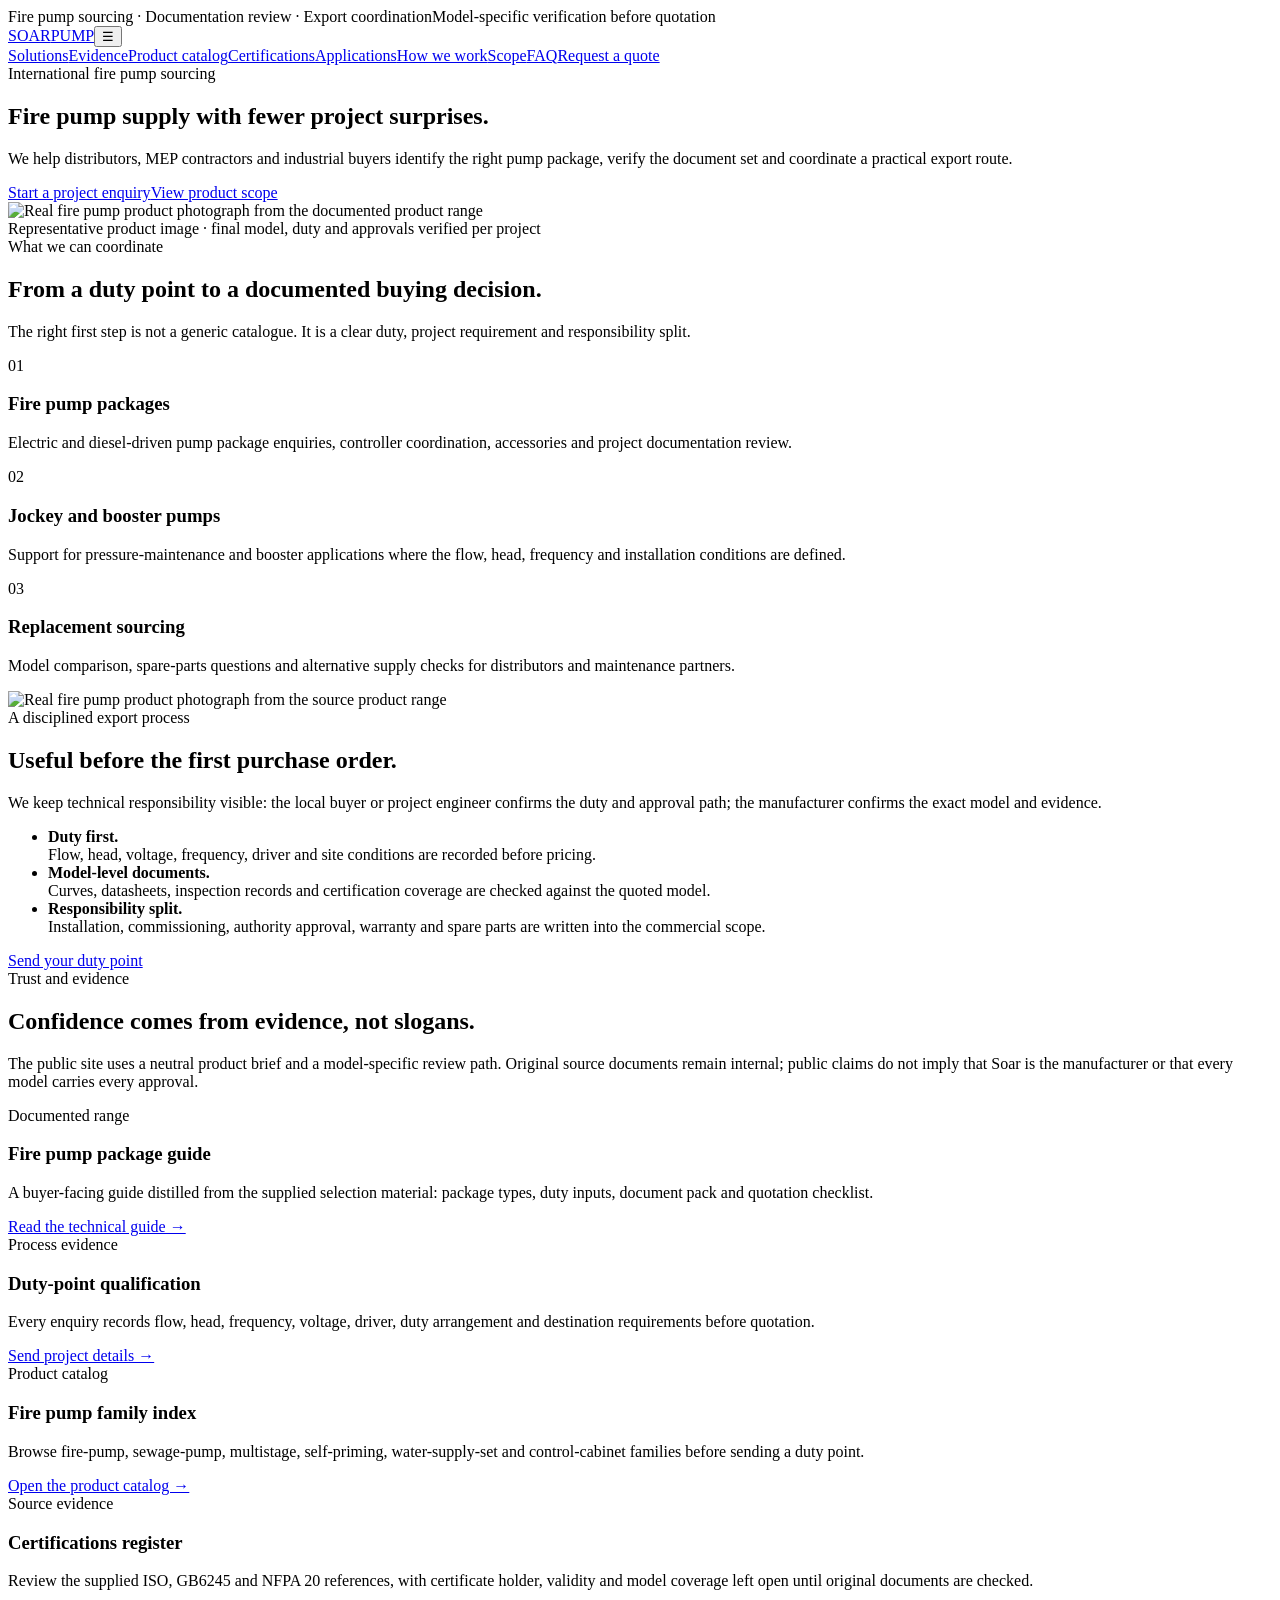
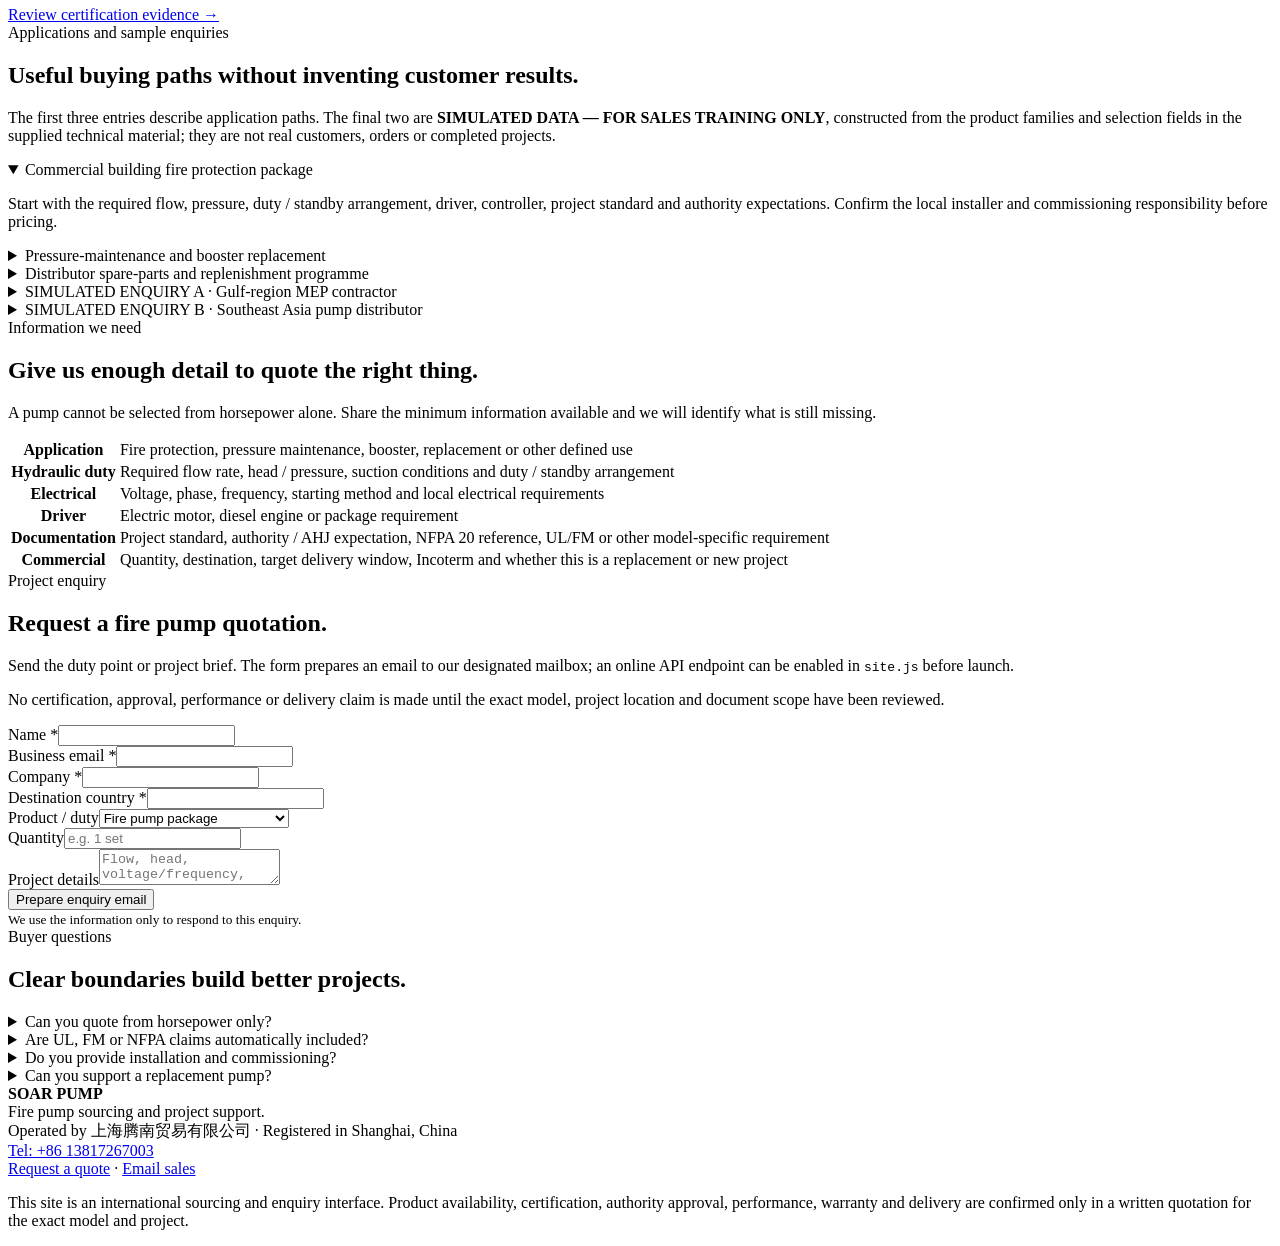
==== index.html @ 102f028d "Initialize website" ====
<!doctype html>
<html lang="en">
<head>
<meta charset="utf-8">
<meta name="viewport" content="width=device-width, initial-scale=1">
<title>Soar Pump | Fire Pump Sourcing & Project Support</title>
<meta name="description" content="Fire pump sourcing and project support for distributors, MEP contractors and industrial buyers. Request a model-specific quote, duty review and documentation check.">
<link rel="canonical" href="https://soarpump.com/">
<meta property="og:type" content="website"><meta property="og:title" content="Soar Pump | Fire Pump Sourcing & Project Support"><meta property="og:description" content="Model-specific fire pump sourcing, documentation review and export coordination."><meta property="og:url" content="https://soarpump.com/">
<link rel="stylesheet" href="styles.css">
<meta name="dateModified" content="2026-11-11">
<script type="application/ld+json">{"@context":"https://schema.org","@type":"Organization","name":"Soar Pump","legalName":"上海腾南贸易有限公司","url":"https://soarpump.com/","description":"Fire pump sourcing and project support for international buyers.","image":"https://soarpump.com/assets/fire-pump-clean.jpg","email":"mailto:sales@soarpump.com","telephone":"+86 13817267003","address":{"@type":"PostalAddress","addressLocality":"Shanghai","addressCountry":"CN"},"contactPoint":{"@type":"ContactPoint","contactType":"sales","telephone":"+86 13817267003","email":"mailto:sales@soarpump.com","areaServed":"Worldwide","availableLanguage":["English","Chinese"]},"areaServed":"Worldwide","knowsAbout":["fire pump packages","jockey pumps","electric fire pumps","diesel fire pumps","NFPA 20 project documentation"]}</script>
<script type="application/ld+json">{"@context":"https://schema.org","@type":"WebSite","name":"Soar Pump","url":"https://soarpump.com/","dateModified":"2026-11-11","potentialAction":{"@type":"ContactAction","target":"https://soarpump.com/#quote"}}</script>
<script type="application/ld+json">{"@context":"https://schema.org","@type":"HowTo","name":"Specify a fire pump package","step":[{"@type":"HowToStep","name":"Define hydraulic duty","text":"Record flow, head or pressure, suction condition and duty/standby arrangement."},{"@type":"HowToStep","name":"Define driver and electrical system","text":"Confirm electric or diesel driver, voltage, phase, frequency and starting method."},{"@type":"HowToStep","name":"Define approval path","text":"State project standard, authority expectations and any model-specific certification requirement."},{"@type":"HowToStep","name":"Request model evidence","text":"Review the exact datasheet, curve, inspection records and certificate coverage before purchase."}]}</script>
</head>
<body>
<div class="topbar"><div class="wrap"><span>Fire pump sourcing · Documentation review · Export coordination</span><span>Model-specific verification before quotation</span></div></div>
<header class="nav"><div class="wrap navin"><a class="logo" href="#top">SOAR<span>PUMP</span></a><button class="mobile-menu" aria-label="Open navigation">☰</button><nav class="navlinks"><a href="#solutions">Solutions</a><a href="#trust">Evidence</a><a href="product-catalog.html">Product catalog</a><a href="certifications.html">Certifications</a><a href="#cases">Applications</a><a href="#process">How we work</a><a href="#specs">Scope</a><a href="#faq">FAQ</a><a class="navcta" href="#quote">Request a quote</a></nav></div></header>
<main id="top">
<section class="hero"><div class="wrap hero-grid"><div><div class="eyebrow">International fire pump sourcing</div><h1>Fire pump supply with fewer project surprises.</h1><p>We help distributors, MEP contractors and industrial buyers identify the right pump package, verify the document set and coordinate a practical export route.</p><div class="actions"><a class="btn primary" href="#quote">Start a project enquiry</a><a class="btn secondary" href="#solutions">View product scope</a></div></div><div class="hero-media"><img src="assets/fire-pump-clean.jpg" alt="Real fire pump product photograph from the documented product range"><div class="media-tag">Representative product image · final model, duty and approvals verified per project</div></div></div></section>
<section class="section" id="solutions"><div class="wrap"><div class="section-head"><div class="eyebrow">What we can coordinate</div><h2>From a duty point to a documented buying decision.</h2><p class="section-lead">The right first step is not a generic catalogue. It is a clear duty, project requirement and responsibility split.</p></div><div class="cards"><article class="card"><div class="icon">01</div><h3>Fire pump packages</h3><p>Electric and diesel-driven pump package enquiries, controller coordination, accessories and project documentation review.</p></article><article class="card"><div class="icon">02</div><h3>Jockey and booster pumps</h3><p>Support for pressure-maintenance and booster applications where the flow, head, frequency and installation conditions are defined.</p></article><article class="card"><div class="icon">03</div><h3>Replacement sourcing</h3><p>Model comparison, spare-parts questions and alternative supply checks for distributors and maintenance partners.</p></article></div></div></section>
<section class="section alt" id="process"><div class="wrap split"><div class="split-media"><img src="assets/fire-pump-clean.jpg" alt="Real fire pump product photograph from the source product range"></div><div><div class="eyebrow">A disciplined export process</div><h2>Useful before the first purchase order.</h2><p class="section-lead">We keep technical responsibility visible: the local buyer or project engineer confirms the duty and approval path; the manufacturer confirms the exact model and evidence.</p><ul class="checks"><li><span><strong>Duty first.</strong><br>Flow, head, voltage, frequency, driver and site conditions are recorded before pricing.</span></li><li><span><strong>Model-level documents.</strong><br>Curves, datasheets, inspection records and certification coverage are checked against the quoted model.</span></li><li><span><strong>Responsibility split.</strong><br>Installation, commissioning, authority approval, warranty and spare parts are written into the commercial scope.</span></li></ul><a class="btn primary" href="#quote">Send your duty point</a></div></div></section>
<section class="section" id="trust"><div class="wrap"><div class="section-head"><div class="eyebrow">Trust and evidence</div><h2>Confidence comes from evidence, not slogans.</h2><p class="section-lead">The public site uses a neutral product brief and a model-specific review path. Original source documents remain internal; public claims do not imply that Soar is the manufacturer or that every model carries every approval.</p></div><div class="evidence-grid"><article class="evidence-card"><span class="status">Documented range</span><h3>Fire pump package guide</h3><p>A buyer-facing guide distilled from the supplied selection material: package types, duty inputs, document pack and quotation checklist.</p><a class="download" href="fire-pump-package.html">Read the technical guide →</a></article><article class="evidence-card"><span class="status">Process evidence</span><h3>Duty-point qualification</h3><p>Every enquiry records flow, head, frequency, voltage, driver, duty arrangement and destination requirements before quotation.</p><a class="download" href="#quote">Send project details →</a></article><article class="evidence-card"><span class="status">Product catalog</span><h3>Fire pump family index</h3><p>Browse fire-pump, sewage-pump, multistage, self-priming, water-supply-set and control-cabinet families before sending a duty point.</p><a class="download" href="product-catalog.html">Open the product catalog →</a></article><article class="evidence-card"><span class="status pending">Source evidence</span><h3>Certifications register</h3><p>Review the supplied ISO, GB6245 and NFPA 20 references, with certificate holder, validity and model coverage left open until original documents are checked.</p><a class="download" href="certifications.html">Review certification evidence →</a></article></div></div></section>
<section class="section alt" id="cases"><div class="wrap"><div class="section-head"><div class="eyebrow">Applications and sample enquiries</div><h2>Useful buying paths without inventing customer results.</h2><p class="section-lead">The first three entries describe application paths. The final two are <strong>SIMULATED DATA — FOR SALES TRAINING ONLY</strong>, constructed from the product families and selection fields in the supplied technical material; they are not real customers, orders or completed projects.</p></div><div class="case-list"><details open><summary>Commercial building fire protection package</summary><p>Start with the required flow, pressure, duty / standby arrangement, driver, controller, project standard and authority expectations. Confirm the local installer and commissioning responsibility before pricing.</p></details><details><summary>Pressure-maintenance and booster replacement</summary><p>Compare the existing nameplate, curve, connection dimensions, frequency and site conditions. A replacement is only valid when the duty and installation interface match.</p></details><details><summary>Distributor spare-parts and replenishment programme</summary><p>Define the installed base, fast-moving wear parts, lead-time requirement and warranty process. The buyer should confirm which parts they are authorized and equipped to service.</p></details><details><summary>SIMULATED ENQUIRY A · Gulf-region MEP contractor</summary><p>Illustrative brief: new commercial-building fire protection package; electric duty pump plus standby arrangement; buyer provides flow, head, voltage, frequency, controller and AHJ requirements. No company name, project award, price or delivery result is asserted.</p></details><details><summary>SIMULATED ENQUIRY B · Southeast Asia pump distributor</summary><p>Illustrative brief: replacement and replenishment programme for vertical and end-suction fire-pump families; buyer provides nameplate, duty point, connection dimensions, quantity and spare-parts list. This is a training scenario, not a completed customer case.</p></details></div></div></section>
<section class="section" id="specs"><div class="wrap"><div class="section-head"><div class="eyebrow">Information we need</div><h2>Give us enough detail to quote the right thing.</h2><p class="section-lead">A pump cannot be selected from horsepower alone. Share the minimum information available and we will identify what is still missing.</p></div><table class="specs"><tbody><tr><th>Application</th><td>Fire protection, pressure maintenance, booster, replacement or other defined use</td></tr><tr><th>Hydraulic duty</th><td>Required flow rate, head / pressure, suction conditions and duty / standby arrangement</td></tr><tr><th>Electrical</th><td>Voltage, phase, frequency, starting method and local electrical requirements</td></tr><tr><th>Driver</th><td>Electric motor, diesel engine or package requirement</td></tr><tr><th>Documentation</th><td>Project standard, authority / AHJ expectation, NFPA 20 reference, UL/FM or other model-specific requirement</td></tr><tr><th>Commercial</th><td>Quantity, destination, target delivery window, Incoterm and whether this is a replacement or new project</td></tr></tbody></table></div></section>
<section class="section quote" id="quote"><div class="wrap quote-grid"><div><div class="eyebrow">Project enquiry</div><h2>Request a fire pump quotation.</h2><p class="section-lead">Send the duty point or project brief. The form prepares an email to our designated mailbox; an online API endpoint can be enabled in <code>site.js</code> before launch.</p><p class="legal">No certification, approval, performance or delivery claim is made until the exact model, project location and document scope have been reviewed.</p></div><form class="form" id="quote-form"><div class="form-grid"><div class="field"><label for="name">Name *</label><input id="name" name="name" required></div><div class="field"><label for="email">Business email *</label><input id="email" name="email" type="email" required></div><div class="field"><label for="company">Company *</label><input id="company" name="company" required></div><div class="field"><label for="country">Destination country *</label><input id="country" name="country" required></div><div class="field"><label for="product">Product / duty</label><select id="product" name="product"><option>Fire pump package</option><option>Jockey pump</option><option>Booster / replacement pump</option><option>Spare parts</option><option>Not sure yet</option></select></div><div class="field"><label for="quantity">Quantity</label><input id="quantity" name="quantity" placeholder="e.g. 1 set"></div><div class="field full"><label for="message">Project details</label><textarea id="message" name="message" placeholder="Flow, head, voltage/frequency, project standard, delivery timing and any document requirement"></textarea></div></div><button class="btn primary" type="submit">Prepare enquiry email</button><div class="form-status" id="form-status" aria-live="polite"></div><small>We use the information only to respond to this enquiry.</small></form></div></section>
<section class="section alt" id="faq"><div class="wrap"><div class="section-head"><div class="eyebrow">Buyer questions</div><h2>Clear boundaries build better projects.</h2></div><div class="faq"><details><summary>Can you quote from horsepower only?</summary><p>No. Flow, head, frequency, voltage, driver and installation conditions are required to avoid quoting an unsuitable pump.</p></details><details><summary>Are UL, FM or NFPA claims automatically included?</summary><p>No. Certification and project approval are model- and project-specific. The exact certificate scope, authority expectation and responsibility split must be confirmed before a claim is made.</p></details><details><summary>Do you provide installation and commissioning?</summary><p>We coordinate with the buyer and qualified local parties. Installation, commissioning, authority approval and site responsibility must be assigned in the commercial scope.</p></details><details><summary>Can you support a replacement pump?</summary><p>Yes, if the current model, duty point, dimensions, connections and site conditions are available. Photos and the existing nameplate are useful starting evidence.</p></details></div></div></section>
</main>
<footer class="footer"><div class="wrap"><div class="footer-grid"><div><strong>SOAR PUMP</strong><br><span>Fire pump sourcing and project support.</span><br><span>Operated by 上海腾南贸易有限公司 · Registered in Shanghai, China<br><a href="tel:+8613817267003">Tel: +86 13817267003</a></span></div><div><a href="#quote">Request a quote</a> · <a href="mailto:sales@soarpump.com">Email sales</a></div></div><p class="legal">This site is an international sourcing and enquiry interface. Product availability, certification, authority approval, performance, warranty and delivery are confirmed only in a written quotation for the exact model and project.</p></div></footer>
<script src="site.js"></script>
</body>
</html>
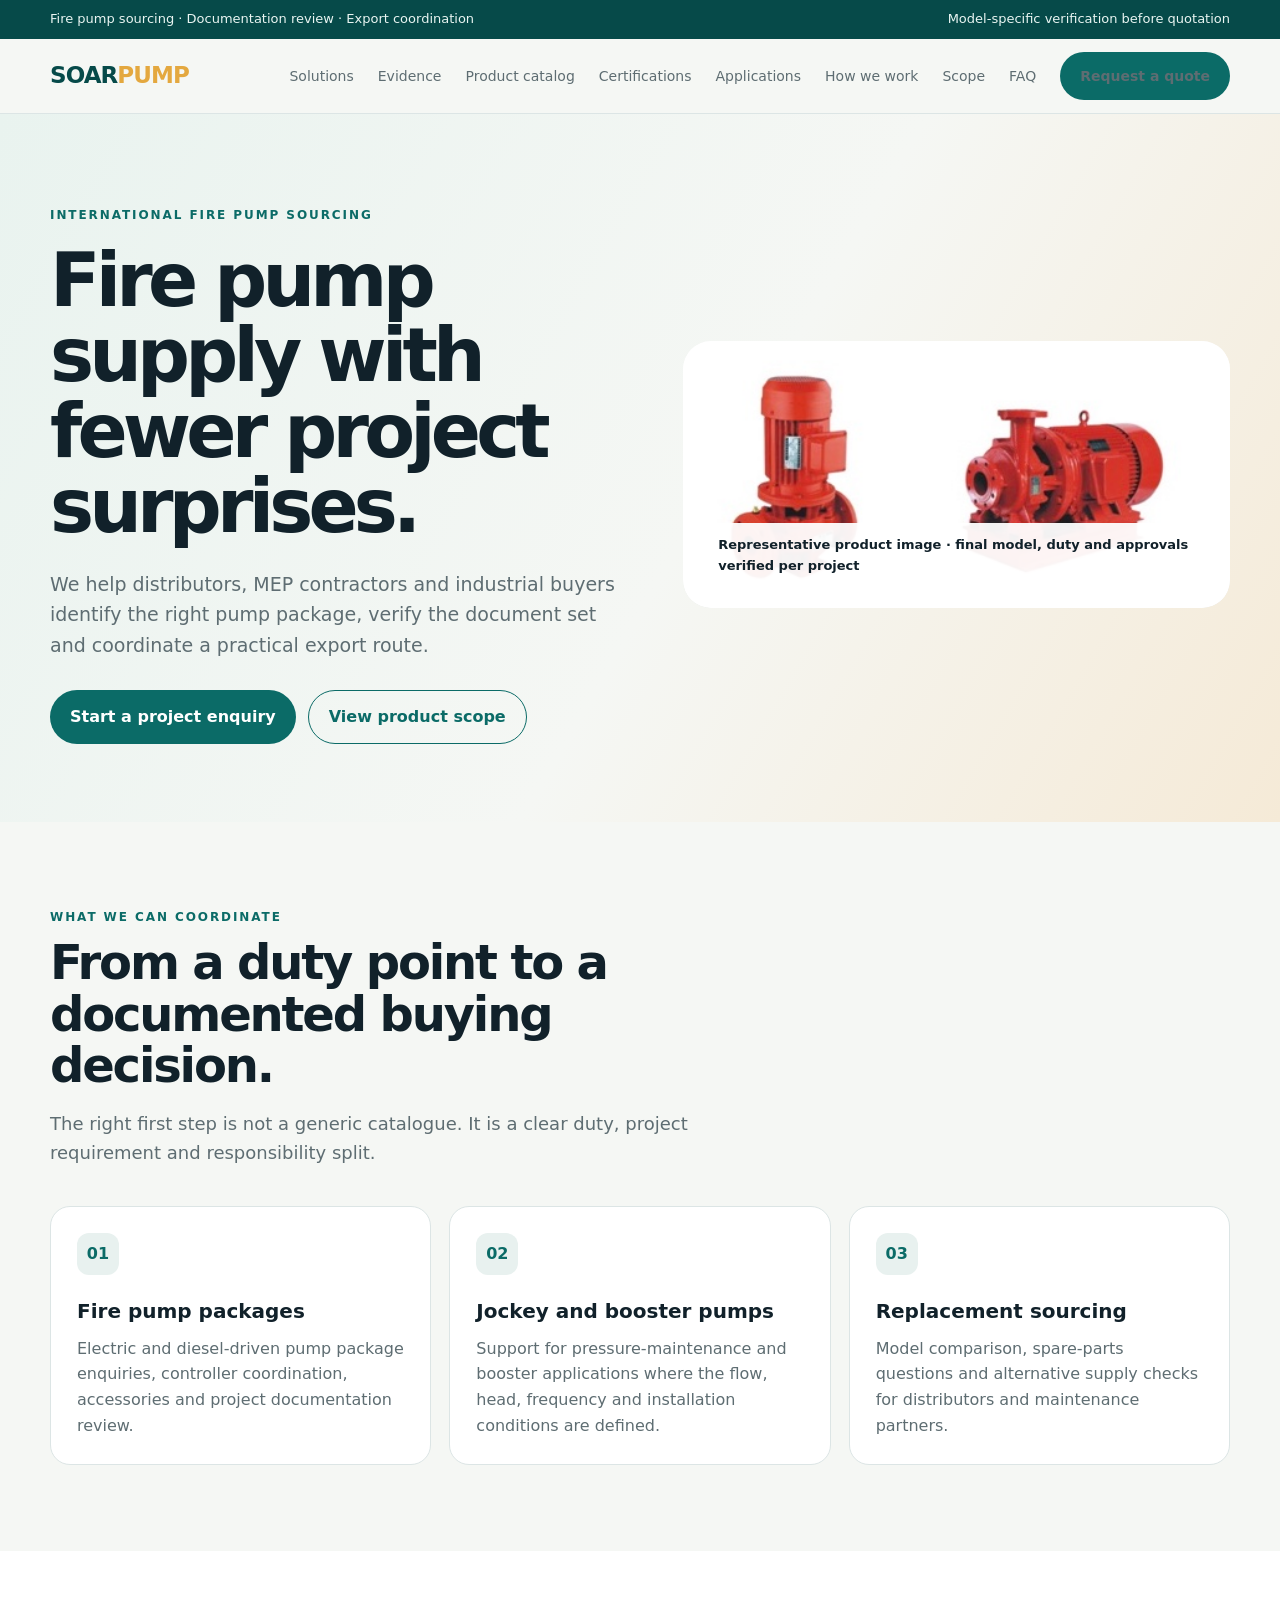
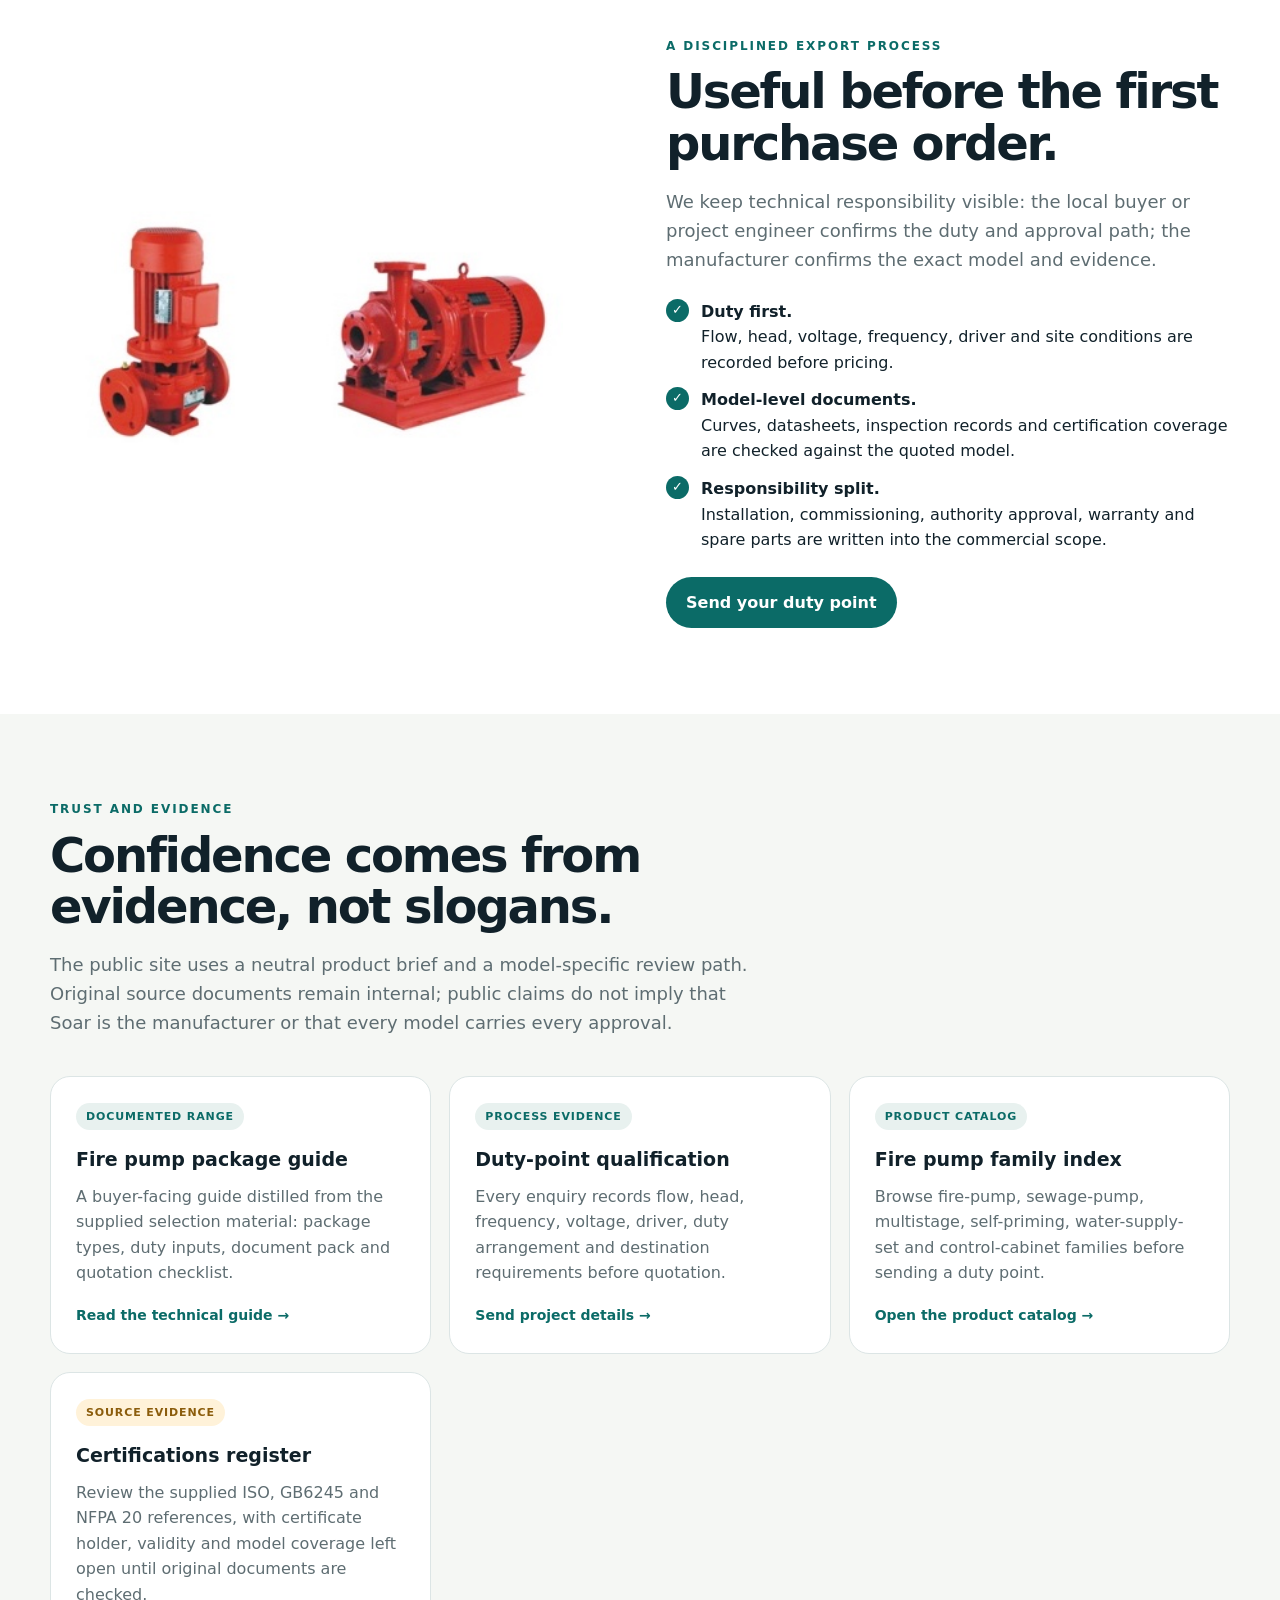
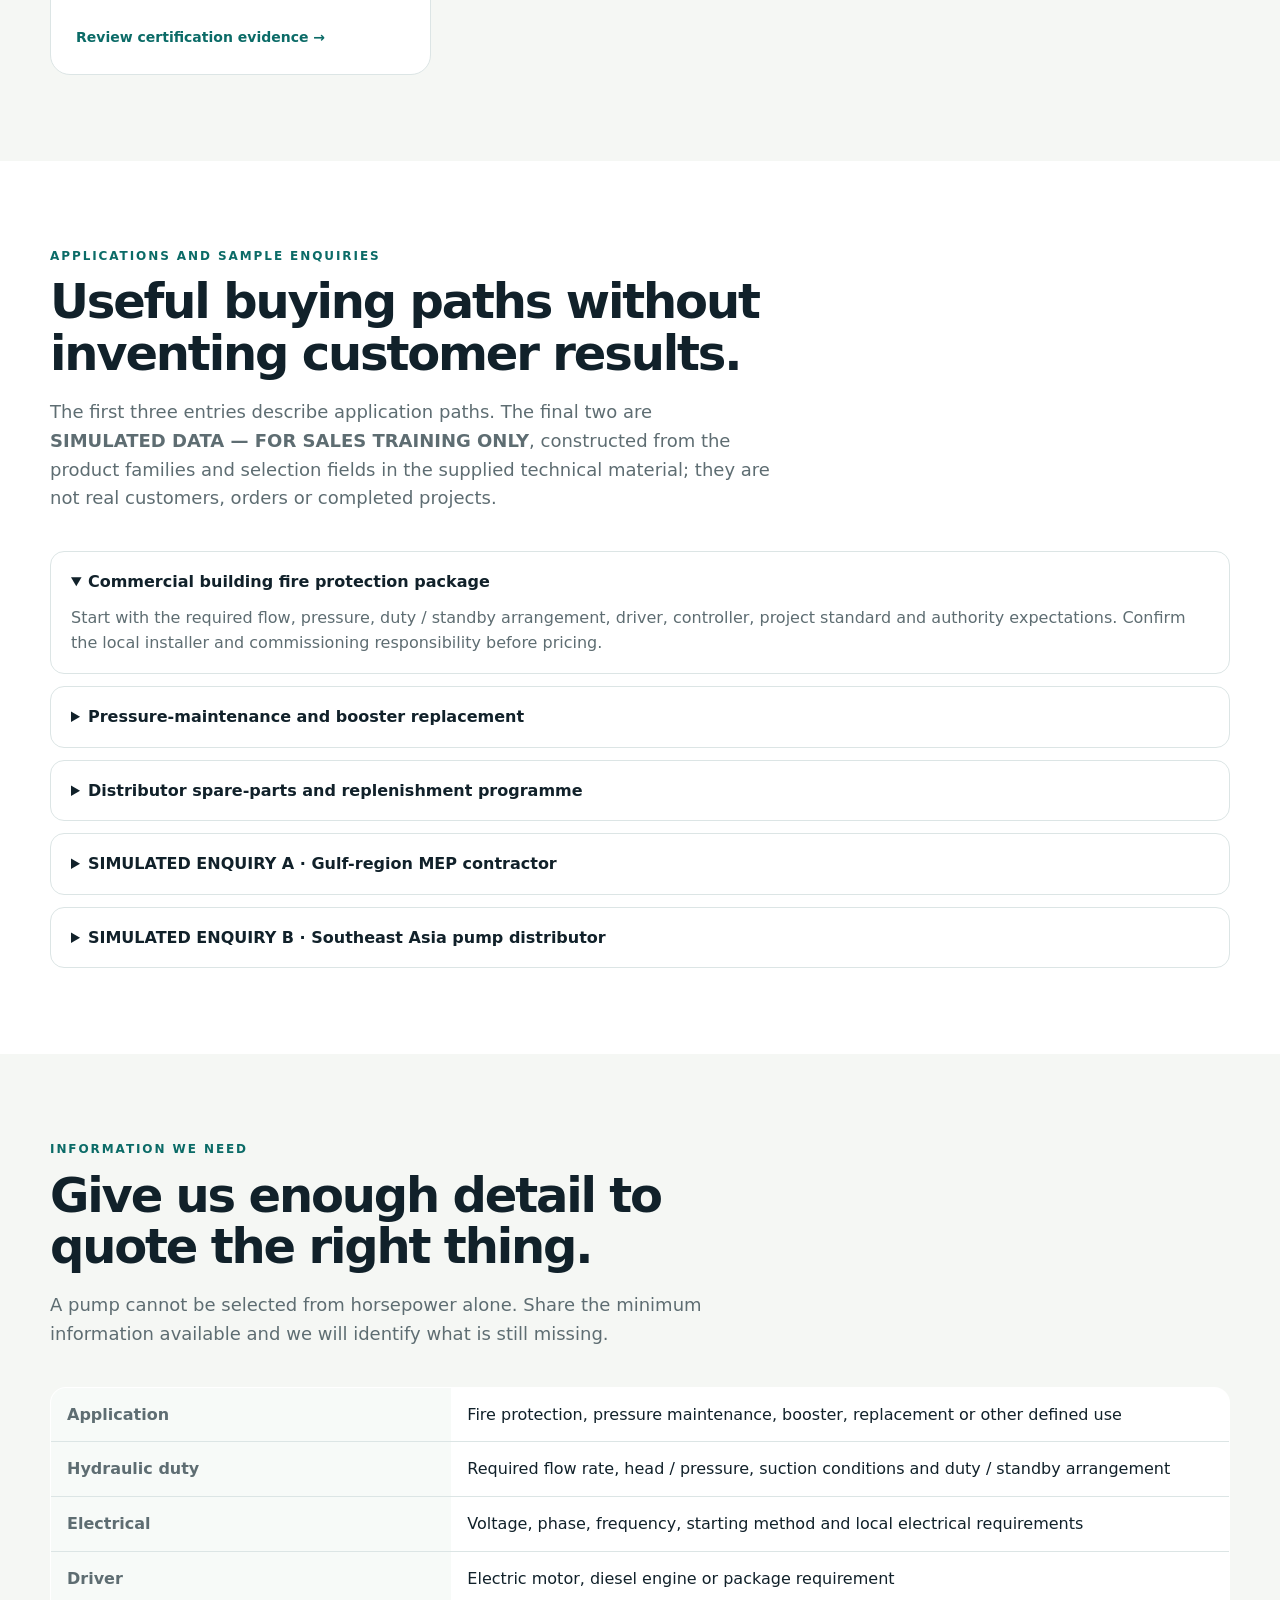
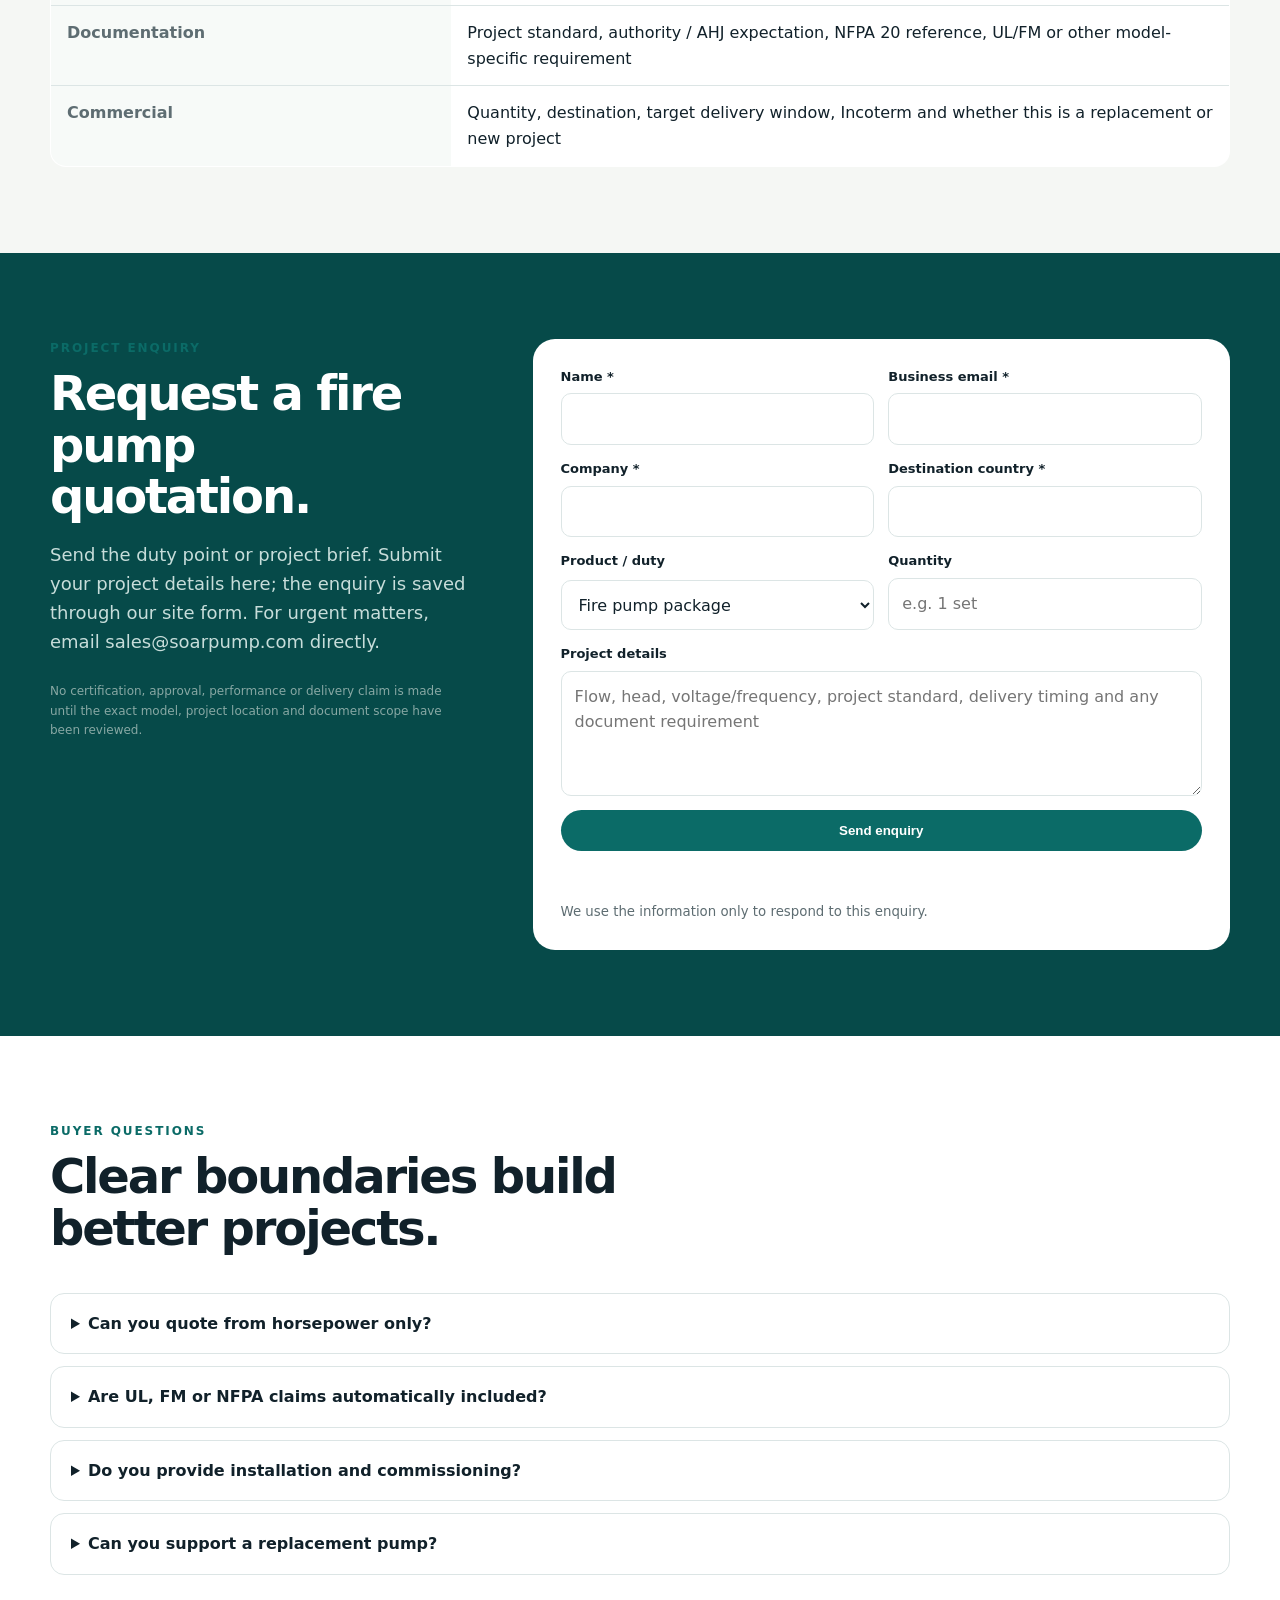
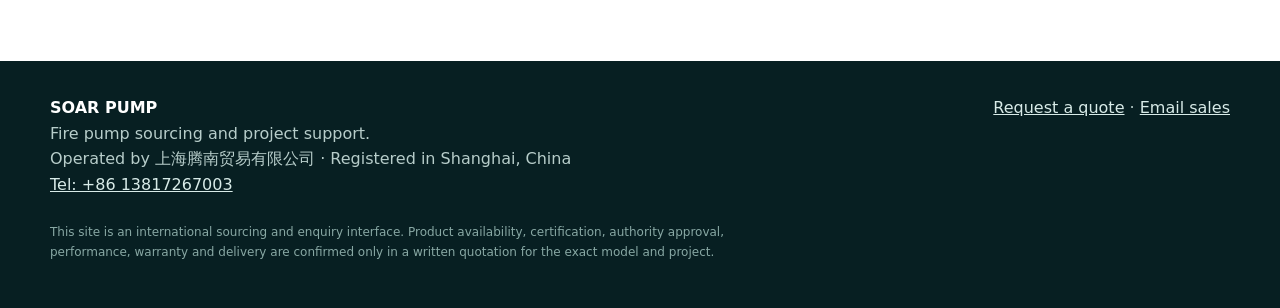
==== commit 628779d0: "Publish reviewed static website" ====
--- a/index.html
+++ b/index.html
@@ -23,7 +23,7 @@
 <section class="section" id="trust"><div class="wrap"><div class="section-head"><div class="eyebrow">Trust and evidence</div><h2>Confidence comes from evidence, not slogans.</h2><p class="section-lead">The public site uses a neutral product brief and a model-specific review path. Original source documents remain internal; public claims do not imply that Soar is the manufacturer or that every model carries every approval.</p></div><div class="evidence-grid"><article class="evidence-card"><span class="status">Documented range</span><h3>Fire pump package guide</h3><p>A buyer-facing guide distilled from the supplied selection material: package types, duty inputs, document pack and quotation checklist.</p><a class="download" href="fire-pump-package.html">Read the technical guide →</a></article><article class="evidence-card"><span class="status">Process evidence</span><h3>Duty-point qualification</h3><p>Every enquiry records flow, head, frequency, voltage, driver, duty arrangement and destination requirements before quotation.</p><a class="download" href="#quote">Send project details →</a></article><article class="evidence-card"><span class="status">Product catalog</span><h3>Fire pump family index</h3><p>Browse fire-pump, sewage-pump, multistage, self-priming, water-supply-set and control-cabinet families before sending a duty point.</p><a class="download" href="product-catalog.html">Open the product catalog →</a></article><article class="evidence-card"><span class="status pending">Source evidence</span><h3>Certifications register</h3><p>Review the supplied ISO, GB6245 and NFPA 20 references, with certificate holder, validity and model coverage left open until original documents are checked.</p><a class="download" href="certifications.html">Review certification evidence →</a></article></div></div></section>
 <section class="section alt" id="cases"><div class="wrap"><div class="section-head"><div class="eyebrow">Applications and sample enquiries</div><h2>Useful buying paths without inventing customer results.</h2><p class="section-lead">The first three entries describe application paths. The final two are <strong>SIMULATED DATA — FOR SALES TRAINING ONLY</strong>, constructed from the product families and selection fields in the supplied technical material; they are not real customers, orders or completed projects.</p></div><div class="case-list"><details open><summary>Commercial building fire protection package</summary><p>Start with the required flow, pressure, duty / standby arrangement, driver, controller, project standard and authority expectations. Confirm the local installer and commissioning responsibility before pricing.</p></details><details><summary>Pressure-maintenance and booster replacement</summary><p>Compare the existing nameplate, curve, connection dimensions, frequency and site conditions. A replacement is only valid when the duty and installation interface match.</p></details><details><summary>Distributor spare-parts and replenishment programme</summary><p>Define the installed base, fast-moving wear parts, lead-time requirement and warranty process. The buyer should confirm which parts they are authorized and equipped to service.</p></details><details><summary>SIMULATED ENQUIRY A · Gulf-region MEP contractor</summary><p>Illustrative brief: new commercial-building fire protection package; electric duty pump plus standby arrangement; buyer provides flow, head, voltage, frequency, controller and AHJ requirements. No company name, project award, price or delivery result is asserted.</p></details><details><summary>SIMULATED ENQUIRY B · Southeast Asia pump distributor</summary><p>Illustrative brief: replacement and replenishment programme for vertical and end-suction fire-pump families; buyer provides nameplate, duty point, connection dimensions, quantity and spare-parts list. This is a training scenario, not a completed customer case.</p></details></div></div></section>
 <section class="section" id="specs"><div class="wrap"><div class="section-head"><div class="eyebrow">Information we need</div><h2>Give us enough detail to quote the right thing.</h2><p class="section-lead">A pump cannot be selected from horsepower alone. Share the minimum information available and we will identify what is still missing.</p></div><table class="specs"><tbody><tr><th>Application</th><td>Fire protection, pressure maintenance, booster, replacement or other defined use</td></tr><tr><th>Hydraulic duty</th><td>Required flow rate, head / pressure, suction conditions and duty / standby arrangement</td></tr><tr><th>Electrical</th><td>Voltage, phase, frequency, starting method and local electrical requirements</td></tr><tr><th>Driver</th><td>Electric motor, diesel engine or package requirement</td></tr><tr><th>Documentation</th><td>Project standard, authority / AHJ expectation, NFPA 20 reference, UL/FM or other model-specific requirement</td></tr><tr><th>Commercial</th><td>Quantity, destination, target delivery window, Incoterm and whether this is a replacement or new project</td></tr></tbody></table></div></section>
-<section class="section quote" id="quote"><div class="wrap quote-grid"><div><div class="eyebrow">Project enquiry</div><h2>Request a fire pump quotation.</h2><p class="section-lead">Send the duty point or project brief. The form prepares an email to our designated mailbox; an online API endpoint can be enabled in <code>site.js</code> before launch.</p><p class="legal">No certification, approval, performance or delivery claim is made until the exact model, project location and document scope have been reviewed.</p></div><form class="form" id="quote-form"><div class="form-grid"><div class="field"><label for="name">Name *</label><input id="name" name="name" required></div><div class="field"><label for="email">Business email *</label><input id="email" name="email" type="email" required></div><div class="field"><label for="company">Company *</label><input id="company" name="company" required></div><div class="field"><label for="country">Destination country *</label><input id="country" name="country" required></div><div class="field"><label for="product">Product / duty</label><select id="product" name="product"><option>Fire pump package</option><option>Jockey pump</option><option>Booster / replacement pump</option><option>Spare parts</option><option>Not sure yet</option></select></div><div class="field"><label for="quantity">Quantity</label><input id="quantity" name="quantity" placeholder="e.g. 1 set"></div><div class="field full"><label for="message">Project details</label><textarea id="message" name="message" placeholder="Flow, head, voltage/frequency, project standard, delivery timing and any document requirement"></textarea></div></div><button class="btn primary" type="submit">Prepare enquiry email</button><div class="form-status" id="form-status" aria-live="polite"></div><small>We use the information only to respond to this enquiry.</small></form></div></section>
+<section class="section quote" id="quote"><div class="wrap quote-grid"><div><div class="eyebrow">Project enquiry</div><h2>Request a fire pump quotation.</h2><p class="section-lead">Send the duty point or project brief. Submit your project details here; the enquiry is saved through our site form. For urgent matters, email sales@soarpump.com directly.</p><p class="legal">No certification, approval, performance or delivery claim is made until the exact model, project location and document scope have been reviewed.</p></div><form class="form" id="quote-form" name="soar-pump-enquiry" method="POST" action="/" data-netlify="true" netlify-honeypot="bot-field"><input type="hidden" name="form-name" value="soar-pump-enquiry"><p hidden><label>Leave blank: <input name="bot-field" autocomplete="off" tabindex="-1"></label></p><div class="form-grid"><div class="field"><label for="name">Name *</label><input id="name" name="name" required></div><div class="field"><label for="email">Business email *</label><input id="email" name="email" type="email" required></div><div class="field"><label for="company">Company *</label><input id="company" name="company" required></div><div class="field"><label for="country">Destination country *</label><input id="country" name="country" required></div><div class="field"><label for="product">Product / duty</label><select id="product" name="product"><option>Fire pump package</option><option>Jockey pump</option><option>Booster / replacement pump</option><option>Spare parts</option><option>Not sure yet</option></select></div><div class="field"><label for="quantity">Quantity</label><input id="quantity" name="quantity" placeholder="e.g. 1 set"></div><div class="field full"><label for="message">Project details</label><textarea id="message" name="message" placeholder="Flow, head, voltage/frequency, project standard, delivery timing and any document requirement"></textarea></div></div><button class="btn primary" type="submit">Send enquiry</button><div class="form-status" id="form-status" aria-live="polite"></div><small>We use the information only to respond to this enquiry.</small></form></div></section>
 <section class="section alt" id="faq"><div class="wrap"><div class="section-head"><div class="eyebrow">Buyer questions</div><h2>Clear boundaries build better projects.</h2></div><div class="faq"><details><summary>Can you quote from horsepower only?</summary><p>No. Flow, head, frequency, voltage, driver and installation conditions are required to avoid quoting an unsuitable pump.</p></details><details><summary>Are UL, FM or NFPA claims automatically included?</summary><p>No. Certification and project approval are model- and project-specific. The exact certificate scope, authority expectation and responsibility split must be confirmed before a claim is made.</p></details><details><summary>Do you provide installation and commissioning?</summary><p>We coordinate with the buyer and qualified local parties. Installation, commissioning, authority approval and site responsibility must be assigned in the commercial scope.</p></details><details><summary>Can you support a replacement pump?</summary><p>Yes, if the current model, duty point, dimensions, connections and site conditions are available. Photos and the existing nameplate are useful starting evidence.</p></details></div></div></section>
 </main>
 <footer class="footer"><div class="wrap"><div class="footer-grid"><div><strong>SOAR PUMP</strong><br><span>Fire pump sourcing and project support.</span><br><span>Operated by 上海腾南贸易有限公司 · Registered in Shanghai, China<br><a href="tel:+8613817267003">Tel: +86 13817267003</a></span></div><div><a href="#quote">Request a quote</a> · <a href="mailto:sales@soarpump.com">Email sales</a></div></div><p class="legal">This site is an international sourcing and enquiry interface. Product availability, certification, authority approval, performance, warranty and delivery are confirmed only in a written quotation for the exact model and project.</p></div></footer>
--- a/styles.css
+++ b/styles.css
@@ -0,0 +1 @@
+:root{--ink:#11212a;--muted:#5e6d72;--line:#dce5e5;--paper:#f5f7f4;--white:#fff;--brand:#0b6b67;--brand-dark:#064a49;--accent:#e4a83f;--soft:#e8f1ef;--max:1180px}*{box-sizing:border-box}html{scroll-behavior:smooth}body{margin:0;overflow-x:hidden;font-family:Inter,ui-sans-serif,system-ui,-apple-system,BlinkMacSystemFont,"Segoe UI",sans-serif;color:var(--ink);background:var(--paper);line-height:1.6}a{color:inherit}.wrap{width:min(var(--max),calc(100% - 40px));margin:auto}.topbar{background:var(--brand-dark);color:#e9f5f2;font-size:13px}.topbar .wrap{display:flex;justify-content:space-between;gap:20px;padding:9px 0}.nav{position:sticky;top:0;z-index:5;background:rgba(245,247,244,.94);backdrop-filter:blur(12px);border-bottom:1px solid var(--line)}.navin{display:flex;align-items:center;justify-content:space-between;min-height:74px;gap:28px}.logo{font-weight:850;letter-spacing:-.04em;font-size:23px;text-decoration:none;color:var(--brand-dark)}.logo span{color:var(--accent)}.navlinks{display:flex;gap:24px;align-items:center;font-size:14px}.navlinks a{text-decoration:none;color:var(--muted)}.navlinks a:hover{color:var(--brand)}.navcta,.btn{display:inline-flex;align-items:center;justify-content:center;border:0;border-radius:999px;padding:13px 20px;font-weight:750;text-decoration:none;cursor:pointer}.navcta,.btn.primary{background:var(--brand);color:white}.btn.secondary{border:1px solid var(--brand);color:var(--brand);background:transparent}.hero{padding:92px 0 78px;background:linear-gradient(120deg,#e9f3ef 0%,#f5f7f4 55%,#f5ead7 100%)}.hero-grid{display:grid;grid-template-columns:1.02fr .98fr;gap:64px;align-items:center}.eyebrow{font-size:12px;letter-spacing:.16em;text-transform:uppercase;color:var(--brand);font-weight:800}.hero h1{font-size:clamp(42px,6vw,74px);line-height:1.02;letter-spacing:-.065em;margin:18px 0 24px;max-width:690px}.hero p{font-size:19px;color:var(--muted);max-width:620px}.actions{display:flex;gap:12px;flex-wrap:wrap;margin-top:30px}.hero-media{position:relative;min-width:0;overflow:hidden;border-radius:28px;background:#fff}.hero-media img{width:100%;max-width:100%;height:auto;max-height:480px;object-fit:contain;display:block;border-radius:28px;box-shadow:0 28px 65px rgba(7,57,54,.18)}.media-tag{position:absolute;left:20px;right:20px;bottom:20px;background:rgba(255,255,255,.94);border-radius:14px;padding:12px 15px;font-size:13px;font-weight:750}.hero-grid>*,.split>*,.quote-grid>*,.section-head,.card,.evidence-card{min-width:0}.mobile-title,.mobile-lead{display:none}.hero h1{width:100%;max-width:100%;overflow-wrap:anywhere;word-break:break-word}.hero p{width:100%;max-width:100%;overflow-wrap:anywhere}.actions .btn{max-width:100%;min-width:0;white-space:normal;text-align:center}.evidence-image{position:relative;max-width:900px;background:#fff;border:1px solid var(--line);border-radius:22px;padding:12px;overflow:hidden}.evidence-image img{display:block;width:100%;max-width:100%;height:auto;border-radius:14px}.evidence-image .media-tag{position:relative;left:auto;right:auto;bottom:auto;margin:10px 4px 2px;display:block}.card img.card-media{display:block;width:100%;height:150px;object-fit:contain;border-radius:14px;background:#fff;margin:-2px 0 20px}.catalog-links{display:flex;gap:10px;flex-wrap:wrap;margin:0 0 30px}.catalog-links a{display:inline-flex;padding:9px 13px;border:1px solid var(--line);border-radius:999px;text-decoration:none;color:var(--brand);font-weight:750;background:#fff}.catalog-links a:hover{border-color:var(--brand);background:var(--soft)}.table-scroll{overflow-x:auto}.section{padding:86px 0}.section.alt{background:white}.section-head{max-width:720px;margin-bottom:38px}.section h2{font-size:clamp(30px,4vw,48px);letter-spacing:-.045em;line-height:1.08;margin:10px 0 16px}.section-lead{color:var(--muted);font-size:18px}.cards{display:grid;grid-template-columns:repeat(3,1fr);gap:18px}.card{background:white;border:1px solid var(--line);border-radius:20px;padding:26px}.alt .card{background:var(--paper)}.card h3{margin:0 0 9px;font-size:20px}.card p{margin:0;color:var(--muted)}.icon{width:42px;height:42px;border-radius:12px;background:var(--soft);color:var(--brand);display:grid;place-items:center;font-weight:900;margin-bottom:20px}.split{display:grid;grid-template-columns:1fr 1fr;gap:52px;align-items:center}.split-media img{width:100%;max-height:520px;object-fit:cover;border-radius:24px}.checks{display:grid;gap:12px;padding:0;margin:24px 0;list-style:none}.checks li{display:flex;gap:12px;align-items:flex-start}.checks li:before{content:"✓";flex:0 0 23px;height:23px;border-radius:50%;background:var(--brand);color:white;display:grid;place-items:center;font-size:13px;font-weight:900}.specs{width:100%;border-collapse:collapse;background:white;border:1px solid var(--line);border-radius:16px;overflow:hidden}.specs th,.specs td{text-align:left;padding:14px 16px;border-bottom:1px solid var(--line);vertical-align:top}.specs th{width:34%;color:var(--muted);font-weight:600;background:#f7faf8}.specs tr:last-child td,.specs tr:last-child th{border-bottom:0}.quote{background:var(--brand-dark);color:white}.quote .section-lead{color:#c7ddda}.quote-grid{display:grid;grid-template-columns:.75fr 1.25fr;gap:64px;align-items:start}.form{background:white;color:var(--ink);border-radius:22px;padding:28px;display:grid;gap:14px}.form-grid{display:grid;grid-template-columns:1fr 1fr;gap:14px}.field{display:grid;gap:6px}.field.full{grid-column:1/-1}.field label{font-size:13px;font-weight:750}.field input,.field select,.field textarea{width:100%;font:inherit;border:1px solid var(--line);border-radius:10px;padding:12px 13px;background:#fff;color:var(--ink)}.field textarea{min-height:125px;resize:vertical}.form small{color:var(--muted)}.form-status{font-size:14px;min-height:22px}.evidence-grid{display:grid;grid-template-columns:repeat(3,1fr);gap:18px}.evidence-card{background:white;border:1px solid var(--line);border-radius:20px;padding:25px}.evidence-card h3{margin:0 0 9px;font-size:19px}.evidence-card p{margin:0 0 16px;color:var(--muted)}.evidence-card .status{display:inline-flex;border-radius:999px;background:var(--soft);color:var(--brand);padding:5px 10px;font-size:11px;font-weight:850;text-transform:uppercase;letter-spacing:.08em;margin-bottom:14px}.evidence-card .status.pending{background:#fff2d9;color:#8b5c0b}.download{display:inline-flex;color:var(--brand);font-weight:800;text-decoration:none;font-size:14px}.case-list{display:grid;gap:12px}.case-list details{background:white;border:1px solid var(--line);border-radius:14px;padding:17px 20px}.case-list summary{font-weight:800;cursor:pointer}.case-list p{color:var(--muted);margin:10px 0 0}.faq{display:grid;gap:12px}.faq details{background:white;border:1px solid var(--line);border-radius:14px;padding:17px 20px}.faq summary{font-weight:800;cursor:pointer}.faq p{color:var(--muted);margin:12px 0 0}.footer{background:#071f22;color:#b7cdca;padding:34px 0}.footer-grid{display:flex;justify-content:space-between;gap:30px;flex-wrap:wrap}.footer strong{color:white}.footer a{color:#d8ebe8}.legal{font-size:12px;color:#88a8a4;margin-top:26px;max-width:720px}.mobile-menu{display:none}@media(max-width:820px){.wrap{width:calc(100vw - 28px)!important;max-width:calc(100vw - 28px)!important;margin-left:14px;margin-right:14px}.topbar .wrap{display:block}.topbar .wrap span+span{display:block;margin-top:3px}.navin{min-height:64px}.navlinks{display:none}.navlinks.open{display:flex;position:absolute;top:64px;left:14px;right:14px;padding:16px;background:var(--paper);border:1px solid var(--line);border-radius:14px;flex-direction:column;align-items:stretch;gap:14px;box-shadow:0 16px 35px rgba(7,57,54,.14)}.mobile-menu{display:block;border:0;background:none;font-size:23px}.hero{padding:62px 0 54px}.desktop-title,.desktop-lead{display:none}.mobile-title,.mobile-lead{display:inline}.actions{display:grid;grid-template-columns:1fr}.actions .btn{width:100%}.hero-grid,.split,.quote-grid{grid-template-columns:1fr;gap:32px}.hero-grid{display:block}.hero-grid>div{width:100%;min-width:0}.hero h1{font-size:clamp(42px,13vw,62px);word-break:normal}.cards{grid-template-columns:1fr}.section{padding:62px 0}.form-grid{grid-template-columns:1fr}.field.full{grid-column:auto}.form{padding:20px}.split-media{order:-1}.specs{font-size:14px}.specs th,.specs td{padding:11px 10px}}
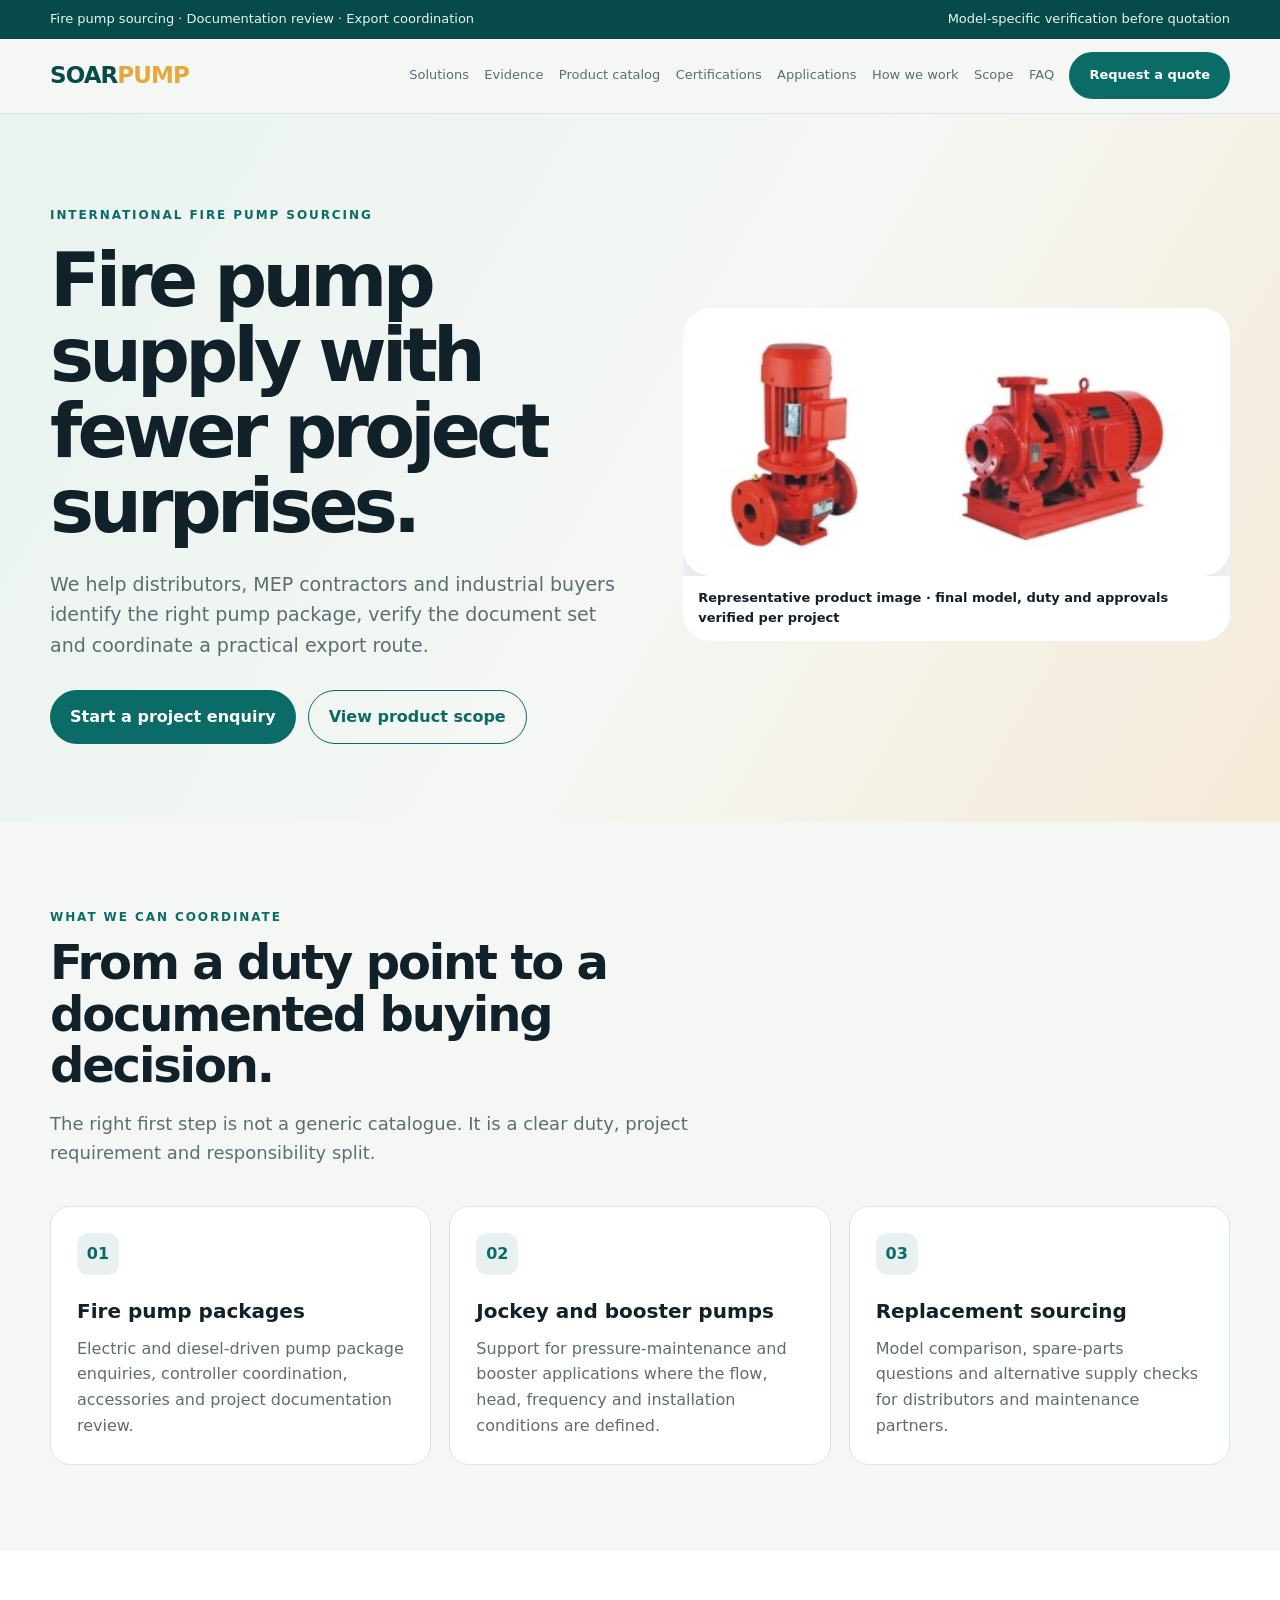
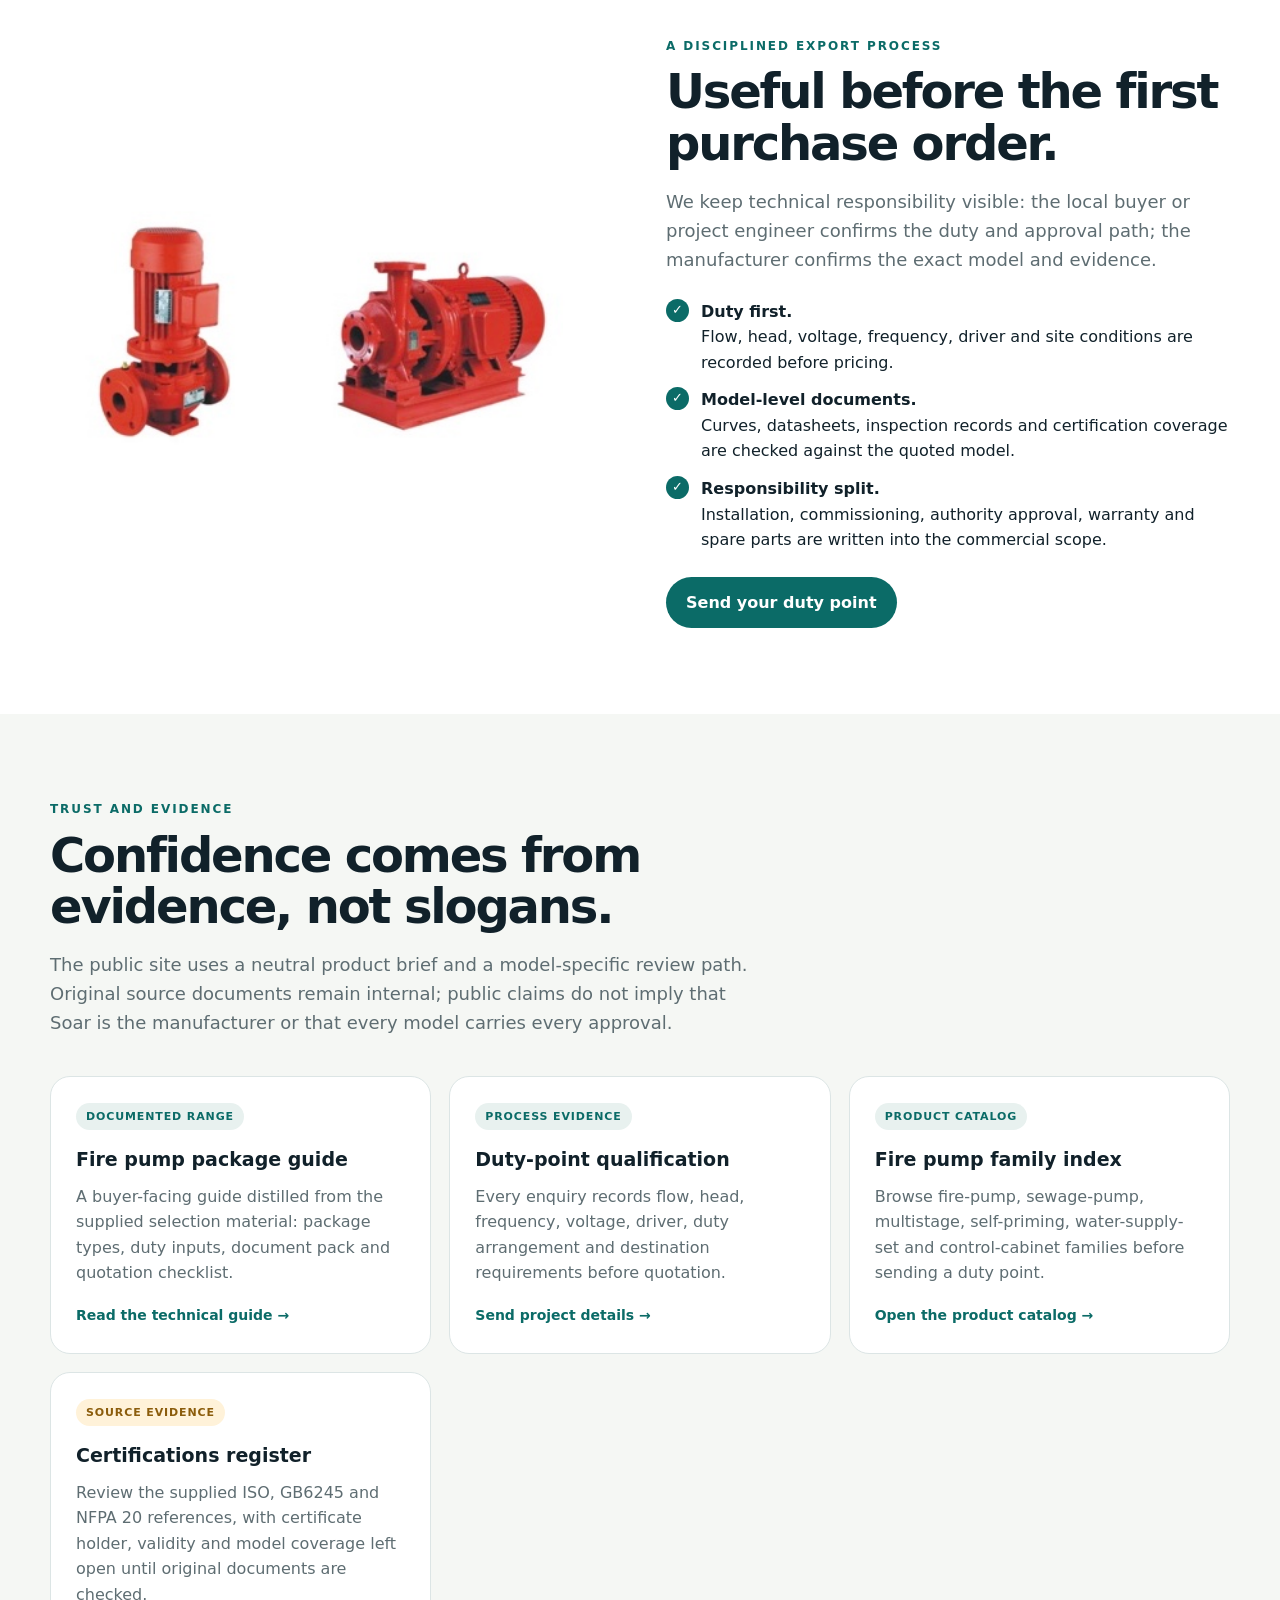
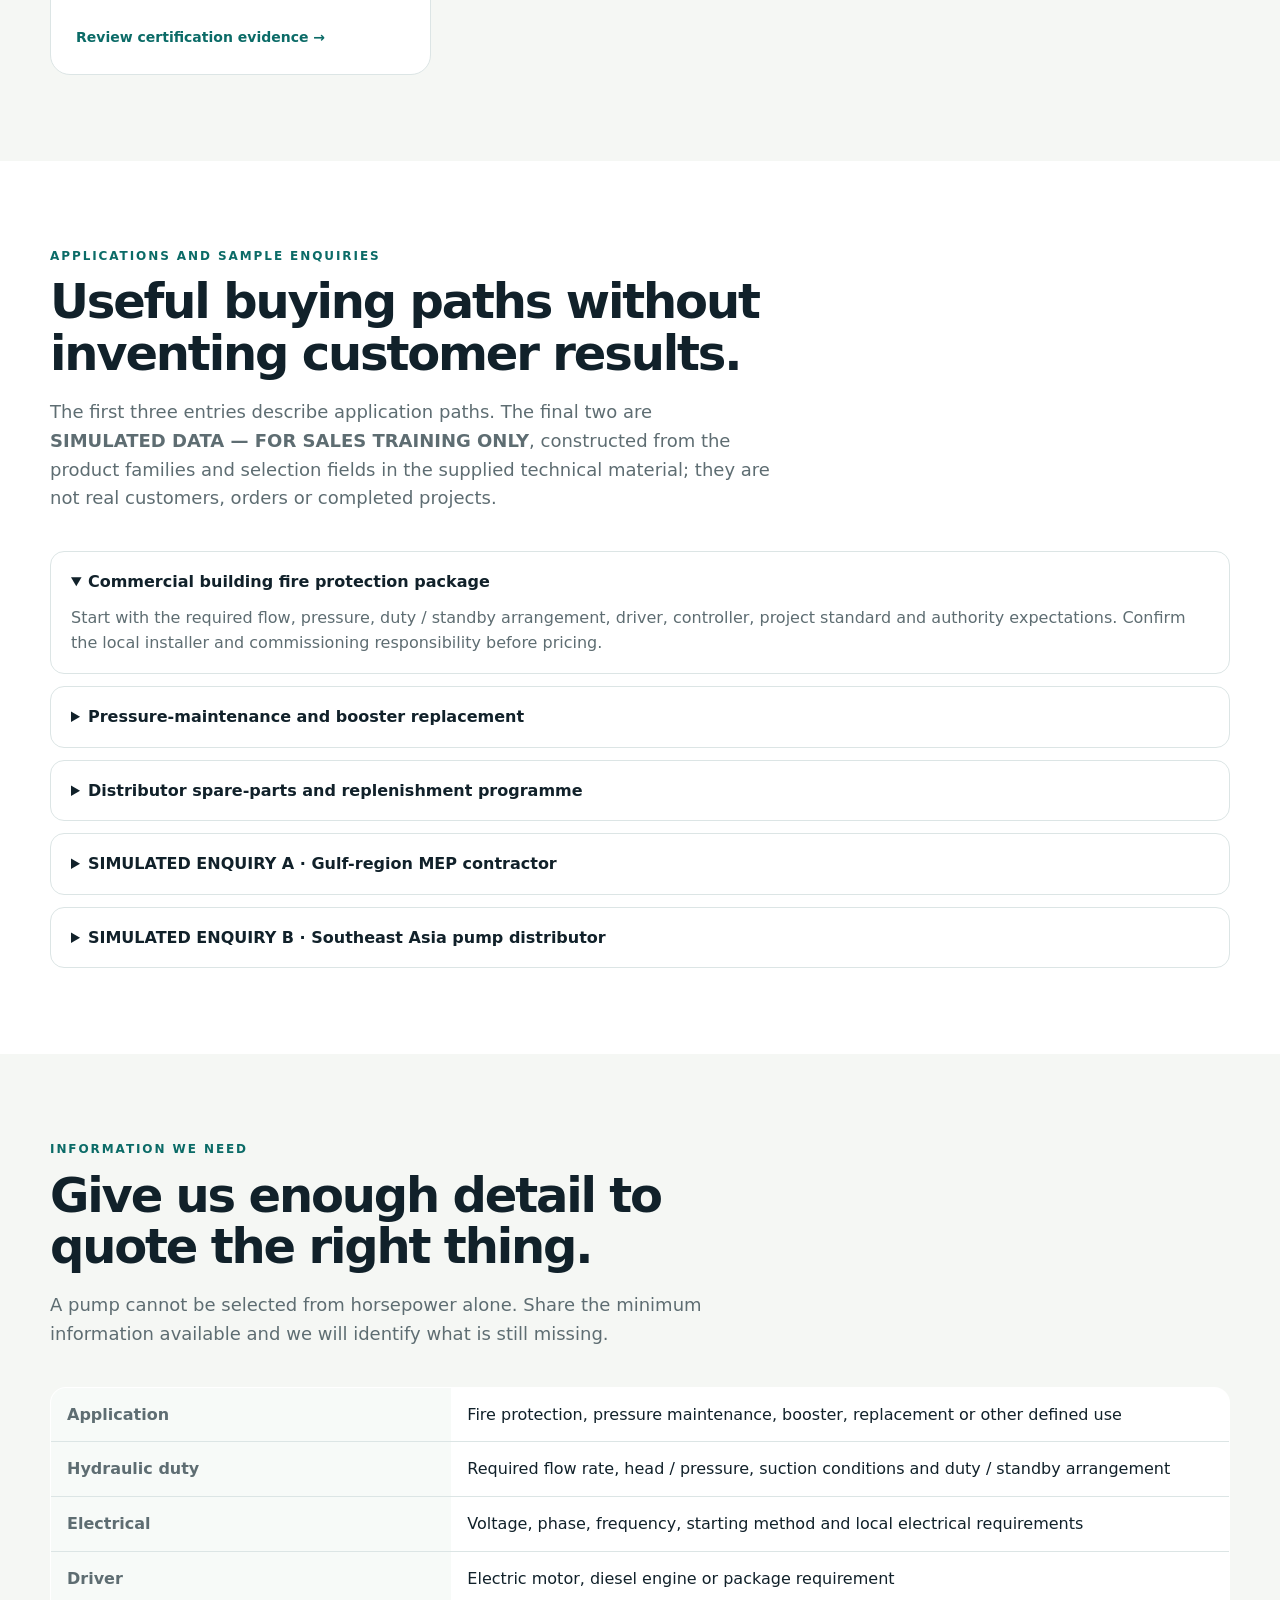
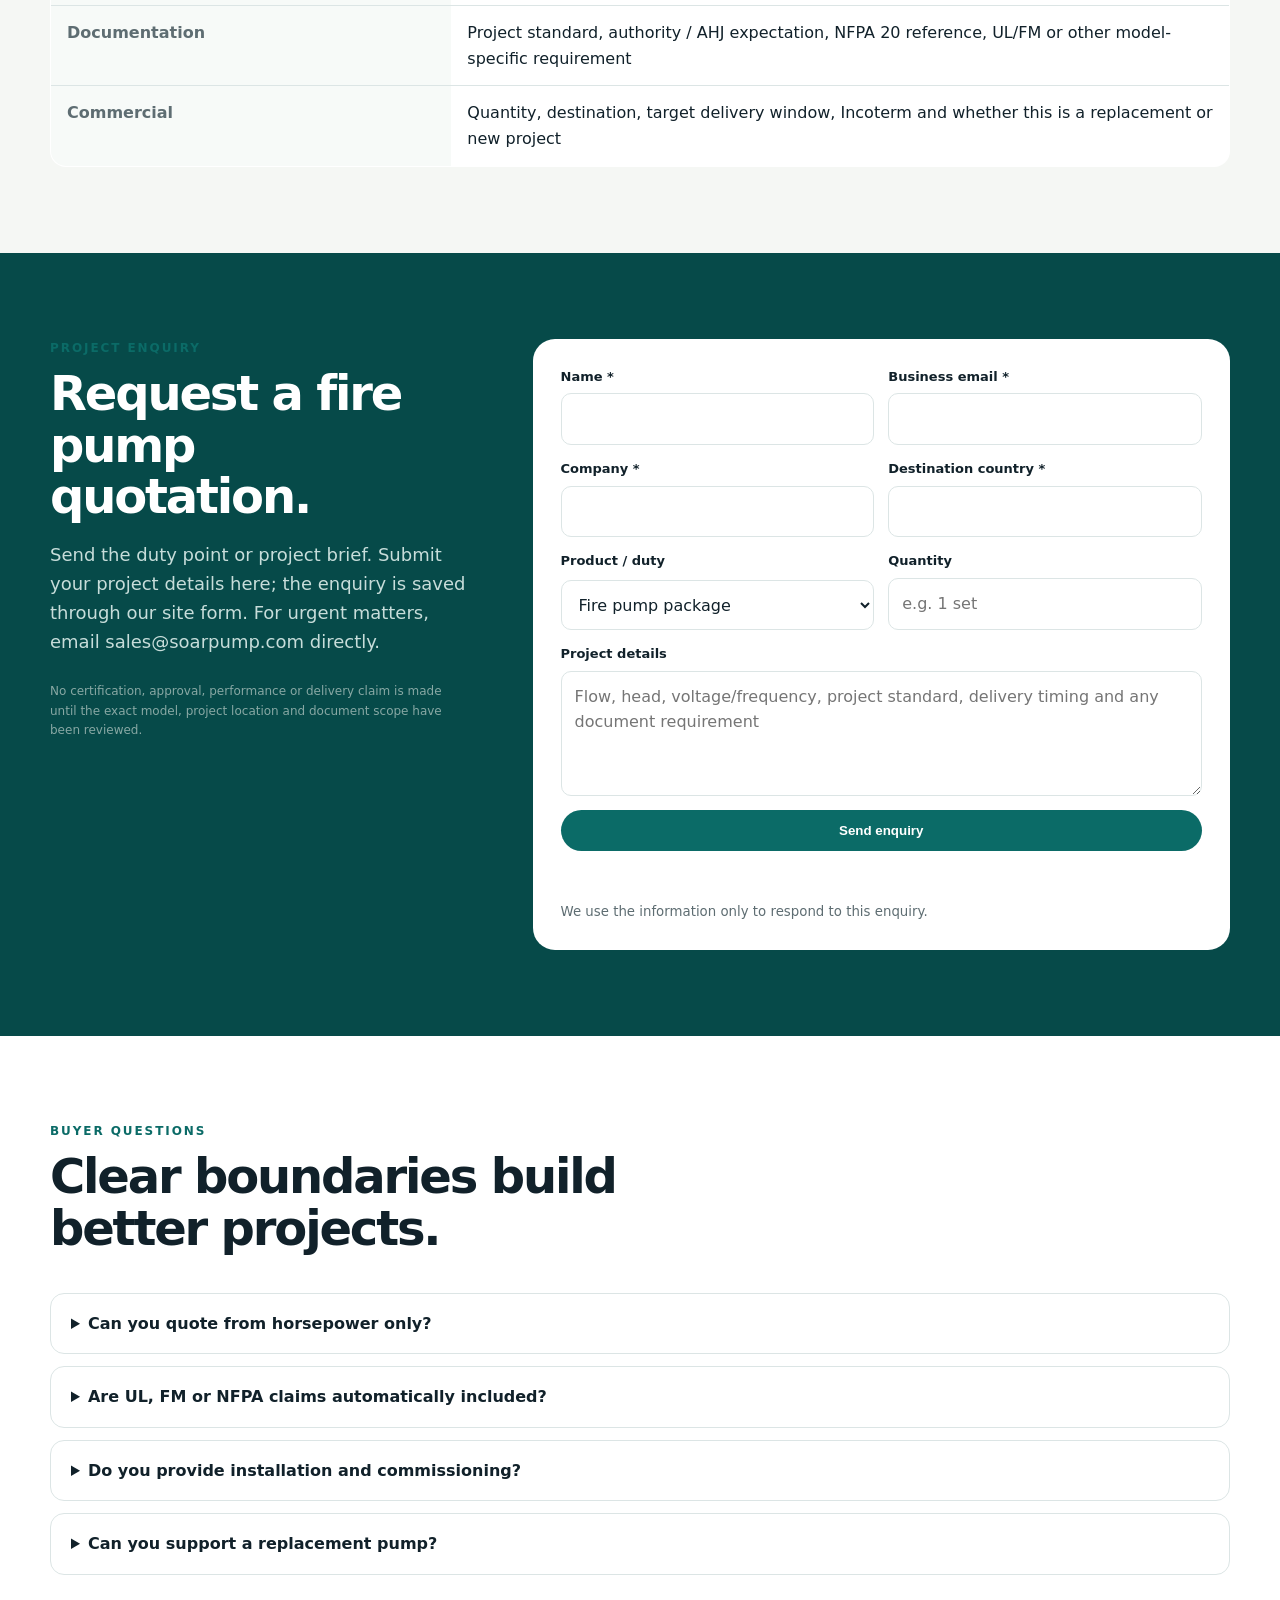
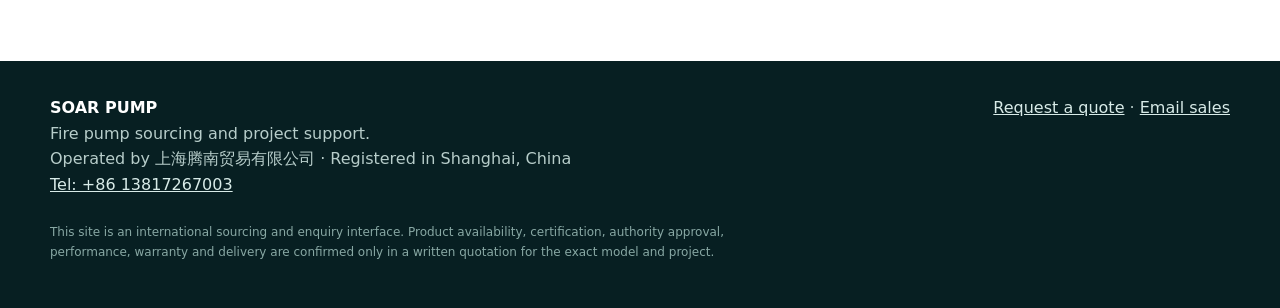
==== commit ec6d3d3f: "Publish reviewed static website" ====
--- a/index.html
+++ b/index.html
@@ -15,7 +15,7 @@
 </head>
 <body>
 <div class="topbar"><div class="wrap"><span>Fire pump sourcing · Documentation review · Export coordination</span><span>Model-specific verification before quotation</span></div></div>
-<header class="nav"><div class="wrap navin"><a class="logo" href="#top">SOAR<span>PUMP</span></a><button class="mobile-menu" aria-label="Open navigation">☰</button><nav class="navlinks"><a href="#solutions">Solutions</a><a href="#trust">Evidence</a><a href="product-catalog.html">Product catalog</a><a href="certifications.html">Certifications</a><a href="#cases">Applications</a><a href="#process">How we work</a><a href="#specs">Scope</a><a href="#faq">FAQ</a><a class="navcta" href="#quote">Request a quote</a></nav></div></header>
+<header class="nav"><div class="wrap navin"><a class="logo" href="#top">SOAR<span>PUMP</span></a><button class="mobile-menu" type="button" aria-label="Open navigation" aria-expanded="false">☰</button><nav class="navlinks"><a href="#solutions">Solutions</a><a href="#trust">Evidence</a><a href="product-catalog.html">Product catalog</a><a href="certifications.html">Certifications</a><a href="#cases">Applications</a><a href="#process">How we work</a><a href="#specs">Scope</a><a href="#faq">FAQ</a><a class="navcta" href="#quote">Request a quote</a></nav></div></header>
 <main id="top">
 <section class="hero"><div class="wrap hero-grid"><div><div class="eyebrow">International fire pump sourcing</div><h1>Fire pump supply with fewer project surprises.</h1><p>We help distributors, MEP contractors and industrial buyers identify the right pump package, verify the document set and coordinate a practical export route.</p><div class="actions"><a class="btn primary" href="#quote">Start a project enquiry</a><a class="btn secondary" href="#solutions">View product scope</a></div></div><div class="hero-media"><img src="assets/fire-pump-clean.jpg" alt="Real fire pump product photograph from the documented product range"><div class="media-tag">Representative product image · final model, duty and approvals verified per project</div></div></div></section>
 <section class="section" id="solutions"><div class="wrap"><div class="section-head"><div class="eyebrow">What we can coordinate</div><h2>From a duty point to a documented buying decision.</h2><p class="section-lead">The right first step is not a generic catalogue. It is a clear duty, project requirement and responsibility split.</p></div><div class="cards"><article class="card"><div class="icon">01</div><h3>Fire pump packages</h3><p>Electric and diesel-driven pump package enquiries, controller coordination, accessories and project documentation review.</p></article><article class="card"><div class="icon">02</div><h3>Jockey and booster pumps</h3><p>Support for pressure-maintenance and booster applications where the flow, head, frequency and installation conditions are defined.</p></article><article class="card"><div class="icon">03</div><h3>Replacement sourcing</h3><p>Model comparison, spare-parts questions and alternative supply checks for distributors and maintenance partners.</p></article></div></div></section>
--- a/styles.css
+++ b/styles.css
@@ -1 +1,20 @@
 :root{--ink:#11212a;--muted:#5e6d72;--line:#dce5e5;--paper:#f5f7f4;--white:#fff;--brand:#0b6b67;--brand-dark:#064a49;--accent:#e4a83f;--soft:#e8f1ef;--max:1180px}*{box-sizing:border-box}html{scroll-behavior:smooth}body{margin:0;overflow-x:hidden;font-family:Inter,ui-sans-serif,system-ui,-apple-system,BlinkMacSystemFont,"Segoe UI",sans-serif;color:var(--ink);background:var(--paper);line-height:1.6}a{color:inherit}.wrap{width:min(var(--max),calc(100% - 40px));margin:auto}.topbar{background:var(--brand-dark);color:#e9f5f2;font-size:13px}.topbar .wrap{display:flex;justify-content:space-between;gap:20px;padding:9px 0}.nav{position:sticky;top:0;z-index:5;background:rgba(245,247,244,.94);backdrop-filter:blur(12px);border-bottom:1px solid var(--line)}.navin{display:flex;align-items:center;justify-content:space-between;min-height:74px;gap:28px}.logo{font-weight:850;letter-spacing:-.04em;font-size:23px;text-decoration:none;color:var(--brand-dark)}.logo span{color:var(--accent)}.navlinks{display:flex;gap:24px;align-items:center;font-size:14px}.navlinks a{text-decoration:none;color:var(--muted)}.navlinks a:hover{color:var(--brand)}.navcta,.btn{display:inline-flex;align-items:center;justify-content:center;border:0;border-radius:999px;padding:13px 20px;font-weight:750;text-decoration:none;cursor:pointer}.navcta,.btn.primary{background:var(--brand);color:white}.btn.secondary{border:1px solid var(--brand);color:var(--brand);background:transparent}.hero{padding:92px 0 78px;background:linear-gradient(120deg,#e9f3ef 0%,#f5f7f4 55%,#f5ead7 100%)}.hero-grid{display:grid;grid-template-columns:1.02fr .98fr;gap:64px;align-items:center}.eyebrow{font-size:12px;letter-spacing:.16em;text-transform:uppercase;color:var(--brand);font-weight:800}.hero h1{font-size:clamp(42px,6vw,74px);line-height:1.02;letter-spacing:-.065em;margin:18px 0 24px;max-width:690px}.hero p{font-size:19px;color:var(--muted);max-width:620px}.actions{display:flex;gap:12px;flex-wrap:wrap;margin-top:30px}.hero-media{position:relative;min-width:0;overflow:hidden;border-radius:28px;background:#fff}.hero-media img{width:100%;max-width:100%;height:auto;max-height:480px;object-fit:contain;display:block;border-radius:28px;box-shadow:0 28px 65px rgba(7,57,54,.18)}.media-tag{position:absolute;left:20px;right:20px;bottom:20px;background:rgba(255,255,255,.94);border-radius:14px;padding:12px 15px;font-size:13px;font-weight:750}.hero-grid>*,.split>*,.quote-grid>*,.section-head,.card,.evidence-card{min-width:0}.mobile-title,.mobile-lead{display:none}.hero h1{width:100%;max-width:100%;overflow-wrap:anywhere;word-break:break-word}.hero p{width:100%;max-width:100%;overflow-wrap:anywhere}.actions .btn{max-width:100%;min-width:0;white-space:normal;text-align:center}.evidence-image{position:relative;max-width:900px;background:#fff;border:1px solid var(--line);border-radius:22px;padding:12px;overflow:hidden}.evidence-image img{display:block;width:100%;max-width:100%;height:auto;border-radius:14px}.evidence-image .media-tag{position:relative;left:auto;right:auto;bottom:auto;margin:10px 4px 2px;display:block}.card img.card-media{display:block;width:100%;height:150px;object-fit:contain;border-radius:14px;background:#fff;margin:-2px 0 20px}.catalog-links{display:flex;gap:10px;flex-wrap:wrap;margin:0 0 30px}.catalog-links a{display:inline-flex;padding:9px 13px;border:1px solid var(--line);border-radius:999px;text-decoration:none;color:var(--brand);font-weight:750;background:#fff}.catalog-links a:hover{border-color:var(--brand);background:var(--soft)}.table-scroll{overflow-x:auto}.section{padding:86px 0}.section.alt{background:white}.section-head{max-width:720px;margin-bottom:38px}.section h2{font-size:clamp(30px,4vw,48px);letter-spacing:-.045em;line-height:1.08;margin:10px 0 16px}.section-lead{color:var(--muted);font-size:18px}.cards{display:grid;grid-template-columns:repeat(3,1fr);gap:18px}.card{background:white;border:1px solid var(--line);border-radius:20px;padding:26px}.alt .card{background:var(--paper)}.card h3{margin:0 0 9px;font-size:20px}.card p{margin:0;color:var(--muted)}.icon{width:42px;height:42px;border-radius:12px;background:var(--soft);color:var(--brand);display:grid;place-items:center;font-weight:900;margin-bottom:20px}.split{display:grid;grid-template-columns:1fr 1fr;gap:52px;align-items:center}.split-media img{width:100%;max-height:520px;object-fit:cover;border-radius:24px}.checks{display:grid;gap:12px;padding:0;margin:24px 0;list-style:none}.checks li{display:flex;gap:12px;align-items:flex-start}.checks li:before{content:"✓";flex:0 0 23px;height:23px;border-radius:50%;background:var(--brand);color:white;display:grid;place-items:center;font-size:13px;font-weight:900}.specs{width:100%;border-collapse:collapse;background:white;border:1px solid var(--line);border-radius:16px;overflow:hidden}.specs th,.specs td{text-align:left;padding:14px 16px;border-bottom:1px solid var(--line);vertical-align:top}.specs th{width:34%;color:var(--muted);font-weight:600;background:#f7faf8}.specs tr:last-child td,.specs tr:last-child th{border-bottom:0}.quote{background:var(--brand-dark);color:white}.quote .section-lead{color:#c7ddda}.quote-grid{display:grid;grid-template-columns:.75fr 1.25fr;gap:64px;align-items:start}.form{background:white;color:var(--ink);border-radius:22px;padding:28px;display:grid;gap:14px}.form-grid{display:grid;grid-template-columns:1fr 1fr;gap:14px}.field{display:grid;gap:6px}.field.full{grid-column:1/-1}.field label{font-size:13px;font-weight:750}.field input,.field select,.field textarea{width:100%;font:inherit;border:1px solid var(--line);border-radius:10px;padding:12px 13px;background:#fff;color:var(--ink)}.field textarea{min-height:125px;resize:vertical}.form small{color:var(--muted)}.form-status{font-size:14px;min-height:22px}.evidence-grid{display:grid;grid-template-columns:repeat(3,1fr);gap:18px}.evidence-card{background:white;border:1px solid var(--line);border-radius:20px;padding:25px}.evidence-card h3{margin:0 0 9px;font-size:19px}.evidence-card p{margin:0 0 16px;color:var(--muted)}.evidence-card .status{display:inline-flex;border-radius:999px;background:var(--soft);color:var(--brand);padding:5px 10px;font-size:11px;font-weight:850;text-transform:uppercase;letter-spacing:.08em;margin-bottom:14px}.evidence-card .status.pending{background:#fff2d9;color:#8b5c0b}.download{display:inline-flex;color:var(--brand);font-weight:800;text-decoration:none;font-size:14px}.case-list{display:grid;gap:12px}.case-list details{background:white;border:1px solid var(--line);border-radius:14px;padding:17px 20px}.case-list summary{font-weight:800;cursor:pointer}.case-list p{color:var(--muted);margin:10px 0 0}.faq{display:grid;gap:12px}.faq details{background:white;border:1px solid var(--line);border-radius:14px;padding:17px 20px}.faq summary{font-weight:800;cursor:pointer}.faq p{color:var(--muted);margin:12px 0 0}.footer{background:#071f22;color:#b7cdca;padding:34px 0}.footer-grid{display:flex;justify-content:space-between;gap:30px;flex-wrap:wrap}.footer strong{color:white}.footer a{color:#d8ebe8}.legal{font-size:12px;color:#88a8a4;margin-top:26px;max-width:720px}.mobile-menu{display:none}@media(max-width:820px){.wrap{width:calc(100vw - 28px)!important;max-width:calc(100vw - 28px)!important;margin-left:14px;margin-right:14px}.topbar .wrap{display:block}.topbar .wrap span+span{display:block;margin-top:3px}.navin{min-height:64px}.navlinks{display:none}.navlinks.open{display:flex;position:absolute;top:64px;left:14px;right:14px;padding:16px;background:var(--paper);border:1px solid var(--line);border-radius:14px;flex-direction:column;align-items:stretch;gap:14px;box-shadow:0 16px 35px rgba(7,57,54,.14)}.mobile-menu{display:block;border:0;background:none;font-size:23px}.hero{padding:62px 0 54px}.desktop-title,.desktop-lead{display:none}.mobile-title,.mobile-lead{display:inline}.actions{display:grid;grid-template-columns:1fr}.actions .btn{width:100%}.hero-grid,.split,.quote-grid{grid-template-columns:1fr;gap:32px}.hero-grid{display:block}.hero-grid>div{width:100%;min-width:0}.hero h1{font-size:clamp(42px,13vw,62px);word-break:normal}.cards{grid-template-columns:1fr}.section{padding:62px 0}.form-grid{grid-template-columns:1fr}.field.full{grid-column:auto}.form{padding:20px}.split-media{order:-1}.specs{font-size:14px}.specs th,.specs td{padding:11px 10px}}
+
+/* Shared navigation: readable CTA, complete subpage links and a usable collapsed menu. */
+.navlinks{gap:clamp(9px,1.2vw,18px);font-size:13px}
+.navlinks a.navcta{color:#fff;background:var(--brand);white-space:nowrap}
+.navlinks a.navcta:hover{color:#fff;background:var(--brand-dark)}
+.navlinks a[aria-current="page"]{font-weight:800;color:var(--brand)}
+.navlinks a:focus-visible,.mobile-menu:focus-visible{outline:2px solid var(--accent);outline-offset:3px}
+@media(max-width:1160px){.mobile-menu{display:block;color:var(--ink);cursor:pointer}.navlinks{display:none}.navlinks.open{display:flex;position:absolute;top:74px;left:20px;right:20px;padding:16px;flex-direction:column;align-items:stretch;gap:6px;background:var(--paper);border:1px solid var(--line);border-radius:14px;box-shadow:0 16px 35px rgba(16,43,98,.14)}.navlinks.open a{padding:9px 10px}.navlinks.open a.navcta{justify-content:center}}
+@media(max-width:820px){.navlinks.open{top:64px;left:14px;right:14px}}
+
+/* Catalog photography and evidence presentation */
+.card img.card-media{height:184px;object-fit:contain;object-position:center;background:var(--white)}
+.card-media-placeholder{min-height:184px;display:flex;flex-direction:column;justify-content:center;align-items:center;gap:8px;text-align:center;border-radius:14px;background:var(--soft);border:1px solid var(--line);color:var(--brand-dark);font-weight:800;font-size:15px;margin:-2px 0 20px;padding:16px}
+.card-media-placeholder small{display:block;color:var(--muted);font-weight:500;font-size:12px;line-height:1.5}
+.catalog-image-disclosure{font-size:12px;color:var(--muted);line-height:1.55;margin:10px 0 0;max-width:760px}
+.evidence-verification-note{border:1px solid var(--line);border-left:4px solid var(--accent);border-radius:8px;padding:14px 18px;color:var(--ink2);background:var(--soft);line-height:1.6}.evidence-verification-note strong{color:var(--ink)}
+.evidence-image{max-width:600px}.evidence-image img{max-height:340px;object-fit:contain;background:var(--white)}
+.evidence-matrix{table-layout:fixed}.evidence-matrix thead th{font-weight:800;color:var(--ink);background:var(--soft)}.evidence-matrix th,.evidence-matrix td{width:33.33%;overflow-wrap:anywhere}.evidence-note{margin-top:12px}
+.hero-media .media-tag{position:relative;left:auto;right:auto;bottom:auto;margin:0;border-radius:0 0 14px 14px;background:var(--white)}
